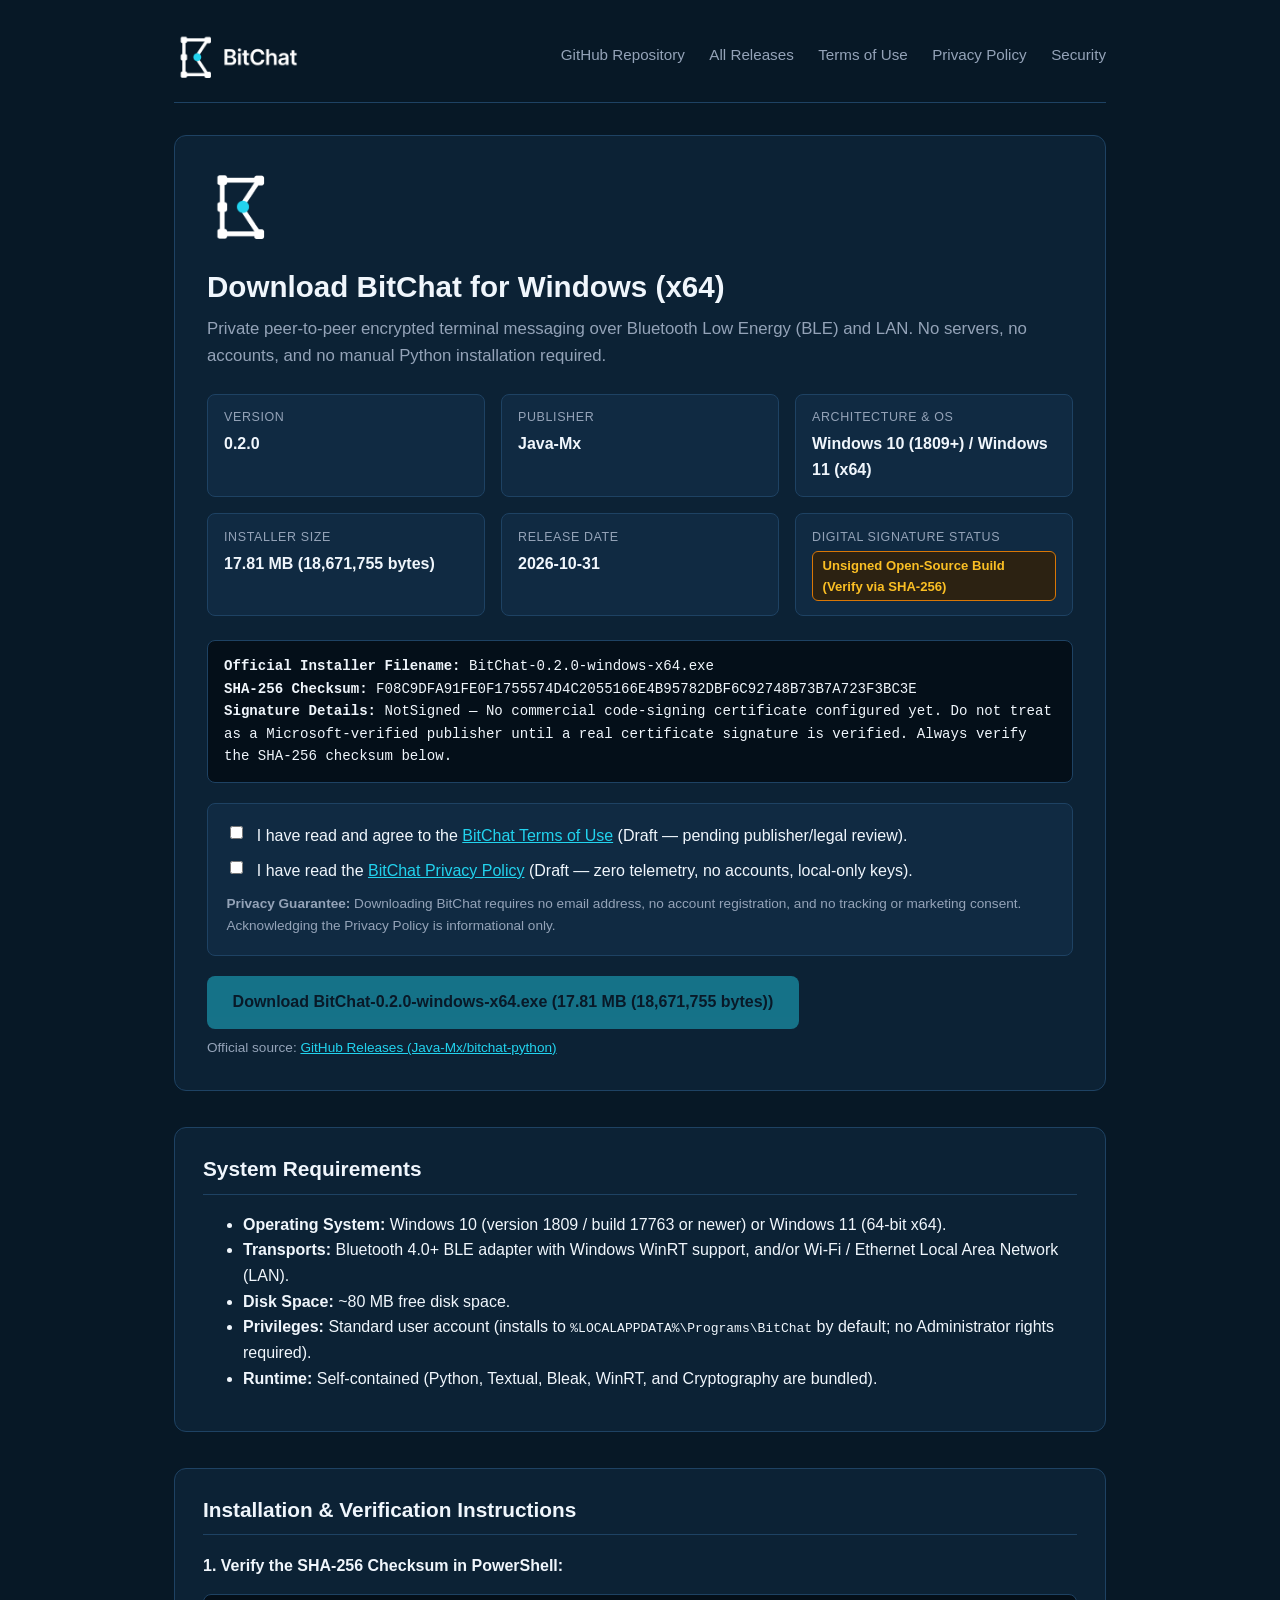
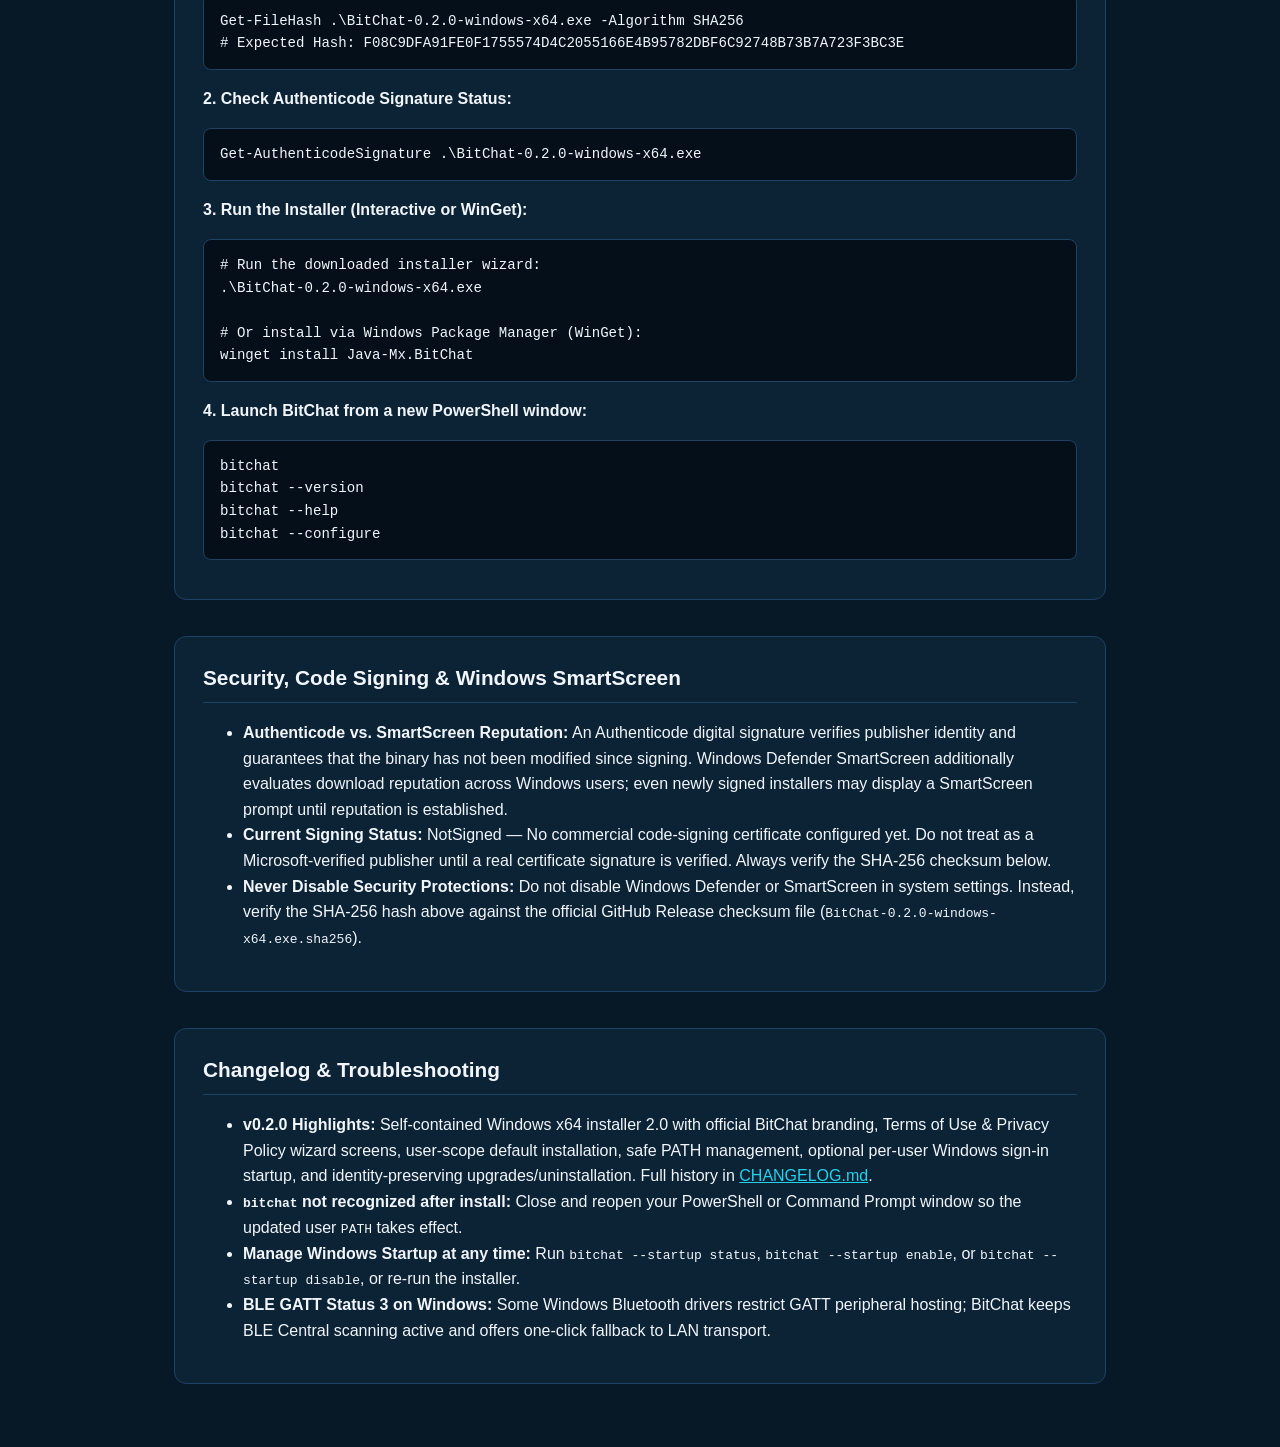
==== docs/download/index.html @ 802350f0 "feat(hardening): complete M1-M2 reliability, BLE routing, LAN deduplication, and Windows 2.0 distrib" ====
<!DOCTYPE html>
<html lang="en">
<head>
  <meta charset="utf-8" />
  <meta name="viewport" content="width=device-width, initial-scale=1.0" />
  <title>Download BitChat 0.2.0 for Windows (x64) — Java-Mx</title>
  <link rel="icon" type="image/svg+xml" href="assets/Bitchat-Icon-Framed.svg" />
  <link rel="alternate icon" type="image/x-icon" href="assets/bitchat.ico" />
  <style>
    :root {
      --bg-primary: #071826;
      --bg-panel: #0c2235;
      --bg-card: #102a42;
      --border: #1e4263;
      --accent: #22d3ee;
      --accent-hover: #67e8f9;
      --text-main: #f0f6fc;
      --text-muted: #94a3b8;
      --warn-bg: #2c2212;
      --warn-border: #d97706;
      --ok-bg: #0f2922;
      --ok-border: #10b981;
    }
    * { box-sizing: border-box; }
    body {
      margin: 0;
      font-family: -apple-system, BlinkMacSystemFont, "Segoe UI", Roboto, sans-serif;
      background-color: var(--bg-primary);
      color: var(--text-main);
      line-height: 1.6;
    }
    .container {
      max-width: 980px;
      margin: 0 auto;
      padding: 2rem 1.5rem 4rem;
    }
    header {
      display: flex;
      align-items: center;
      justify-content: space-between;
      flex-wrap: wrap;
      gap: 1rem;
      padding-bottom: 1.5rem;
      border-bottom: 1px solid var(--border);
    }
    .brand-wordmark {
      height: 46px;
      width: auto;
      display: block;
    }
    .nav-links a {
      color: var(--text-muted);
      text-decoration: none;
      margin-left: 1.25rem;
      font-size: 0.95rem;
    }
    .nav-links a:hover {
      color: var(--accent);
    }
    .hero {
      margin-top: 2rem;
      background: var(--bg-panel);
      border: 1px solid var(--border);
      border-radius: 12px;
      padding: 2rem;
    }
    .hero-top {
      display: flex;
      align-items: center;
      gap: 1.5rem;
      flex-wrap: wrap;
    }
    .hero-symbol {
      width: 64px;
      height: auto;
    }
    h1 {
      margin: 0 0 0.35rem 0;
      font-size: 1.85rem;
    }
    .subtitle {
      margin: 0;
      color: var(--text-muted);
      font-size: 1.05rem;
    }
    .meta-grid {
      display: grid;
      grid-template-columns: repeat(auto-fit, minmax(210px, 1fr));
      gap: 1rem;
      margin: 1.5rem 0;
    }
    .meta-item {
      background: var(--bg-card);
      border: 1px solid var(--border);
      border-radius: 8px;
      padding: 0.85rem 1rem;
    }
    .meta-label {
      font-size: 0.78rem;
      text-transform: uppercase;
      letter-spacing: 0.05em;
      color: var(--text-muted);
    }
    .meta-value {
      font-weight: 600;
      margin-top: 0.2rem;
      word-break: break-word;
    }
    .checksum-box {
      background: #040f19;
      border: 1px solid var(--border);
      border-radius: 8px;
      padding: 0.9rem 1rem;
      font-family: Consolas, "Courier New", monospace;
      font-size: 0.88rem;
      overflow-x: auto;
      margin-bottom: 1.25rem;
    }
    .legal-consent {
      background: var(--bg-card);
      border: 1px solid var(--border);
      border-radius: 8px;
      padding: 1.15rem;
      margin-bottom: 1.25rem;
    }
    .legal-consent label {
      display: flex;
      align-items: flex-start;
      gap: 0.65rem;
      margin-bottom: 0.6rem;
      cursor: pointer;
    }
    .legal-note {
      font-size: 0.85rem;
      color: var(--text-muted);
      margin: 0.5rem 0 0 0;
    }
    .btn-primary {
      display: inline-block;
      background: var(--accent);
      color: #041019;
      font-weight: 700;
      text-decoration: none;
      padding: 0.85rem 1.6rem;
      border-radius: 8px;
      border: none;
      font-size: 1rem;
      cursor: pointer;
    }
    .btn-primary:hover {
      background: var(--accent-hover);
    }
    .btn-primary.disabled {
      opacity: 0.45;
      pointer-events: none;
    }
    .badge {
      display: inline-block;
      padding: 0.2rem 0.6rem;
      border-radius: 6px;
      font-size: 0.82rem;
      font-weight: 600;
    }
    .badge-unsigned {
      background: var(--warn-bg);
      border: 1px solid var(--warn-border);
      color: #fbbf24;
    }
    .badge-verified {
      background: var(--ok-bg);
      border: 1px solid var(--ok-border);
      color: #34d399;
    }
    section {
      margin-top: 2.25rem;
      background: var(--bg-panel);
      border: 1px solid var(--border);
      border-radius: 12px;
      padding: 1.5rem 1.75rem;
    }
    h2 {
      margin-top: 0;
      font-size: 1.3rem;
      border-bottom: 1px solid var(--border);
      padding-bottom: 0.5rem;
    }
    pre {
      background: #040f19;
      border: 1px solid var(--border);
      border-radius: 8px;
      padding: 0.9rem 1rem;
      overflow-x: auto;
      font-family: Consolas, "Courier New", monospace;
      font-size: 0.88rem;
    }
    a { color: var(--accent); }
  </style>
</head>
<body>
  <div class="container">
    <header>
      <img src="assets/bitchat-wordmark-dark.png" alt="BitChat" class="brand-wordmark" />
      <nav class="nav-links">
        <a href="https://github.com/Java-Mx/bitchat-python">GitHub Repository</a>
        <a href="https://github.com/Java-Mx/bitchat-python/releases">All Releases</a>
        <a href="https://github.com/Java-Mx/bitchat-python/blob/main/TERMS_OF_USE.md">Terms of Use</a>
        <a href="https://github.com/Java-Mx/bitchat-python/blob/main/PRIVACY_POLICY.md">Privacy Policy</a>
        <a href="https://github.com/Java-Mx/bitchat-python/blob/main/SECURITY.md">Security</a>
      </nav>
    </header>

    <div class="hero">
      <div class="hero-top">
        <img src="assets/bitchat-symbol-dark.png" alt="BitChat Symbol" class="hero-symbol" />
        <div>
          <h1>Download BitChat for Windows (x64)</h1>
          <p class="subtitle">
            Private peer-to-peer encrypted terminal messaging over Bluetooth Low Energy (BLE) and LAN.
            No servers, no accounts, and no manual Python installation required.
          </p>
        </div>
      </div>

      <div class="meta-grid">
        <div class="meta-item">
          <div class="meta-label">Version</div>
          <div class="meta-value">0.2.0</div>
        </div>
        <div class="meta-item">
          <div class="meta-label">Publisher</div>
          <div class="meta-value">Java-Mx</div>
        </div>
        <div class="meta-item">
          <div class="meta-label">Architecture &amp; OS</div>
          <div class="meta-value">Windows 10 (1809+) / Windows 11 (x64)</div>
        </div>
        <div class="meta-item">
          <div class="meta-label">Installer Size</div>
          <div class="meta-value">17.81 MB (18,671,755 bytes)</div>
        </div>
        <div class="meta-item">
          <div class="meta-label">Release Date</div>
          <div class="meta-value">2026-10-31</div>
        </div>
        <div class="meta-item">
          <div class="meta-label">Digital Signature Status</div>
          <div class="meta-value"><span class="badge badge-unsigned">Unsigned Open-Source Build (Verify via SHA-256)</span></div>
        </div>
      </div>

      <div class="checksum-box">
        <strong>Official Installer Filename:</strong> BitChat-0.2.0-windows-x64.exe<br />
        <strong>SHA-256 Checksum:</strong> F08C9DFA91FE0F1755574D4C2055166E4B95782DBF6C92748B73B7A723F3BC3E<br />
        <strong>Signature Details:</strong> NotSigned — No commercial code-signing certificate configured yet. Do not treat as a Microsoft-verified publisher until a real certificate signature is verified. Always verify the SHA-256 checksum below.
      </div>

      <div class="legal-consent">
        <label>
          <input type="checkbox" id="accept-terms" />
          <span>
            I have read and agree to the
            <a href="https://github.com/Java-Mx/bitchat-python/blob/main/TERMS_OF_USE.md" target="_blank" rel="noopener noreferrer">BitChat Terms of Use</a>
            (Draft — pending publisher/legal review).
          </span>
        </label>
        <label>
          <input type="checkbox" id="ack-privacy" />
          <span>
            I have read the
            <a href="https://github.com/Java-Mx/bitchat-python/blob/main/PRIVACY_POLICY.md" target="_blank" rel="noopener noreferrer">BitChat Privacy Policy</a>
            (Draft — zero telemetry, no accounts, local-only keys).
          </span>
        </label>
        <p class="legal-note">
          <strong>Privacy Guarantee:</strong> Downloading BitChat requires no email address, no account registration,
          and no tracking or marketing consent. Acknowledging the Privacy Policy is informational only.
        </p>
      </div>

      <div>
        <a id="download-btn" class="btn-primary" href="https://github.com/Java-Mx/bitchat-python/releases/download/v0.2.0/BitChat-0.2.0-windows-x64.exe">
          Download BitChat-0.2.0-windows-x64.exe (17.81 MB (18,671,755 bytes))
        </a>
        <p class="legal-note">
          Official source: <a href="https://github.com/Java-Mx/bitchat-python/releases">GitHub Releases (Java-Mx/bitchat-python)</a>
        </p>
      </div>
    </div>

    <section>
      <h2>System Requirements</h2>
      <ul>
        <li><strong>Operating System:</strong> Windows 10 (version 1809 / build 17763 or newer) or Windows 11 (64-bit x64).</li>
        <li><strong>Transports:</strong> Bluetooth 4.0+ BLE adapter with Windows WinRT support, and/or Wi-Fi / Ethernet Local Area Network (LAN).</li>
        <li><strong>Disk Space:</strong> ~80 MB free disk space.</li>
        <li><strong>Privileges:</strong> Standard user account (installs to <code>%LOCALAPPDATA%\Programs\BitChat</code> by default; no Administrator rights required).</li>
        <li><strong>Runtime:</strong> Self-contained (Python, Textual, Bleak, WinRT, and Cryptography are bundled).</li>
      </ul>
    </section>

    <section>
      <h2>Installation &amp; Verification Instructions</h2>
      <p><strong>1. Verify the SHA-256 Checksum in PowerShell:</strong></p>
      <pre>Get-FileHash .\BitChat-0.2.0-windows-x64.exe -Algorithm SHA256
# Expected Hash: F08C9DFA91FE0F1755574D4C2055166E4B95782DBF6C92748B73B7A723F3BC3E</pre>
      <p><strong>2. Check Authenticode Signature Status:</strong></p>
      <pre>Get-AuthenticodeSignature .\BitChat-0.2.0-windows-x64.exe</pre>
      <p><strong>3. Run the Installer (Interactive or WinGet):</strong></p>
      <pre># Run the downloaded installer wizard:
.\BitChat-0.2.0-windows-x64.exe

# Or install via Windows Package Manager (WinGet):
winget install Java-Mx.BitChat</pre>
      <p><strong>4. Launch BitChat from a new PowerShell window:</strong></p>
      <pre>bitchat
bitchat --version
bitchat --help
bitchat --configure</pre>
    </section>

    <section>
      <h2>Security, Code Signing &amp; Windows SmartScreen</h2>
      <ul>
        <li><strong>Authenticode vs. SmartScreen Reputation:</strong> An Authenticode digital signature verifies publisher identity and guarantees that the binary has not been modified since signing. Windows Defender SmartScreen additionally evaluates download reputation across Windows users; even newly signed installers may display a SmartScreen prompt until reputation is established.</li>
        <li><strong>Current Signing Status:</strong> NotSigned — No commercial code-signing certificate configured yet. Do not treat as a Microsoft-verified publisher until a real certificate signature is verified. Always verify the SHA-256 checksum below.</li>
        <li><strong>Never Disable Security Protections:</strong> Do not disable Windows Defender or SmartScreen in system settings. Instead, verify the SHA-256 hash above against the official GitHub Release checksum file (<code>BitChat-0.2.0-windows-x64.exe.sha256</code>).</li>
      </ul>
    </section>

    <section>
      <h2>Changelog &amp; Troubleshooting</h2>
      <ul>
        <li><strong>v0.2.0 Highlights:</strong> Self-contained Windows x64 installer 2.0 with official BitChat branding, Terms of Use &amp; Privacy Policy wizard screens, user-scope default installation, safe PATH management, optional per-user Windows sign-in startup, and identity-preserving upgrades/uninstallation. Full history in <a href="https://github.com/Java-Mx/bitchat-python/blob/main/CHANGELOG.md">CHANGELOG.md</a>.</li>
        <li><strong><code>bitchat</code> not recognized after install:</strong> Close and reopen your PowerShell or Command Prompt window so the updated user <code>PATH</code> takes effect.</li>
        <li><strong>Manage Windows Startup at any time:</strong> Run <code>bitchat --startup status</code>, <code>bitchat --startup enable</code>, or <code>bitchat --startup disable</code>, or re-run the installer.</li>
        <li><strong>BLE GATT Status 3 on Windows:</strong> Some Windows Bluetooth drivers restrict GATT peripheral hosting; BitChat keeps BLE Central scanning active and offers one-click fallback to LAN transport.</li>
      </ul>
    </section>
  </div>

  <script>
    (function () {
      var terms = document.getElementById('accept-terms');
      var privacy = document.getElementById('ack-privacy');
      var btn = document.getElementById('download-btn');
      if (!terms || !privacy || !btn) return;
      function syncState() {
        if (terms.checked && privacy.checked) {
          btn.classList.remove('disabled');
          btn.removeAttribute('aria-disabled');
        } else {
          btn.classList.add('disabled');
          btn.setAttribute('aria-disabled', 'true');
        }
      }
      terms.addEventListener('change', syncState);
      privacy.addEventListener('change', syncState);
      syncState();
    })();
  </script>
</body>
</html>
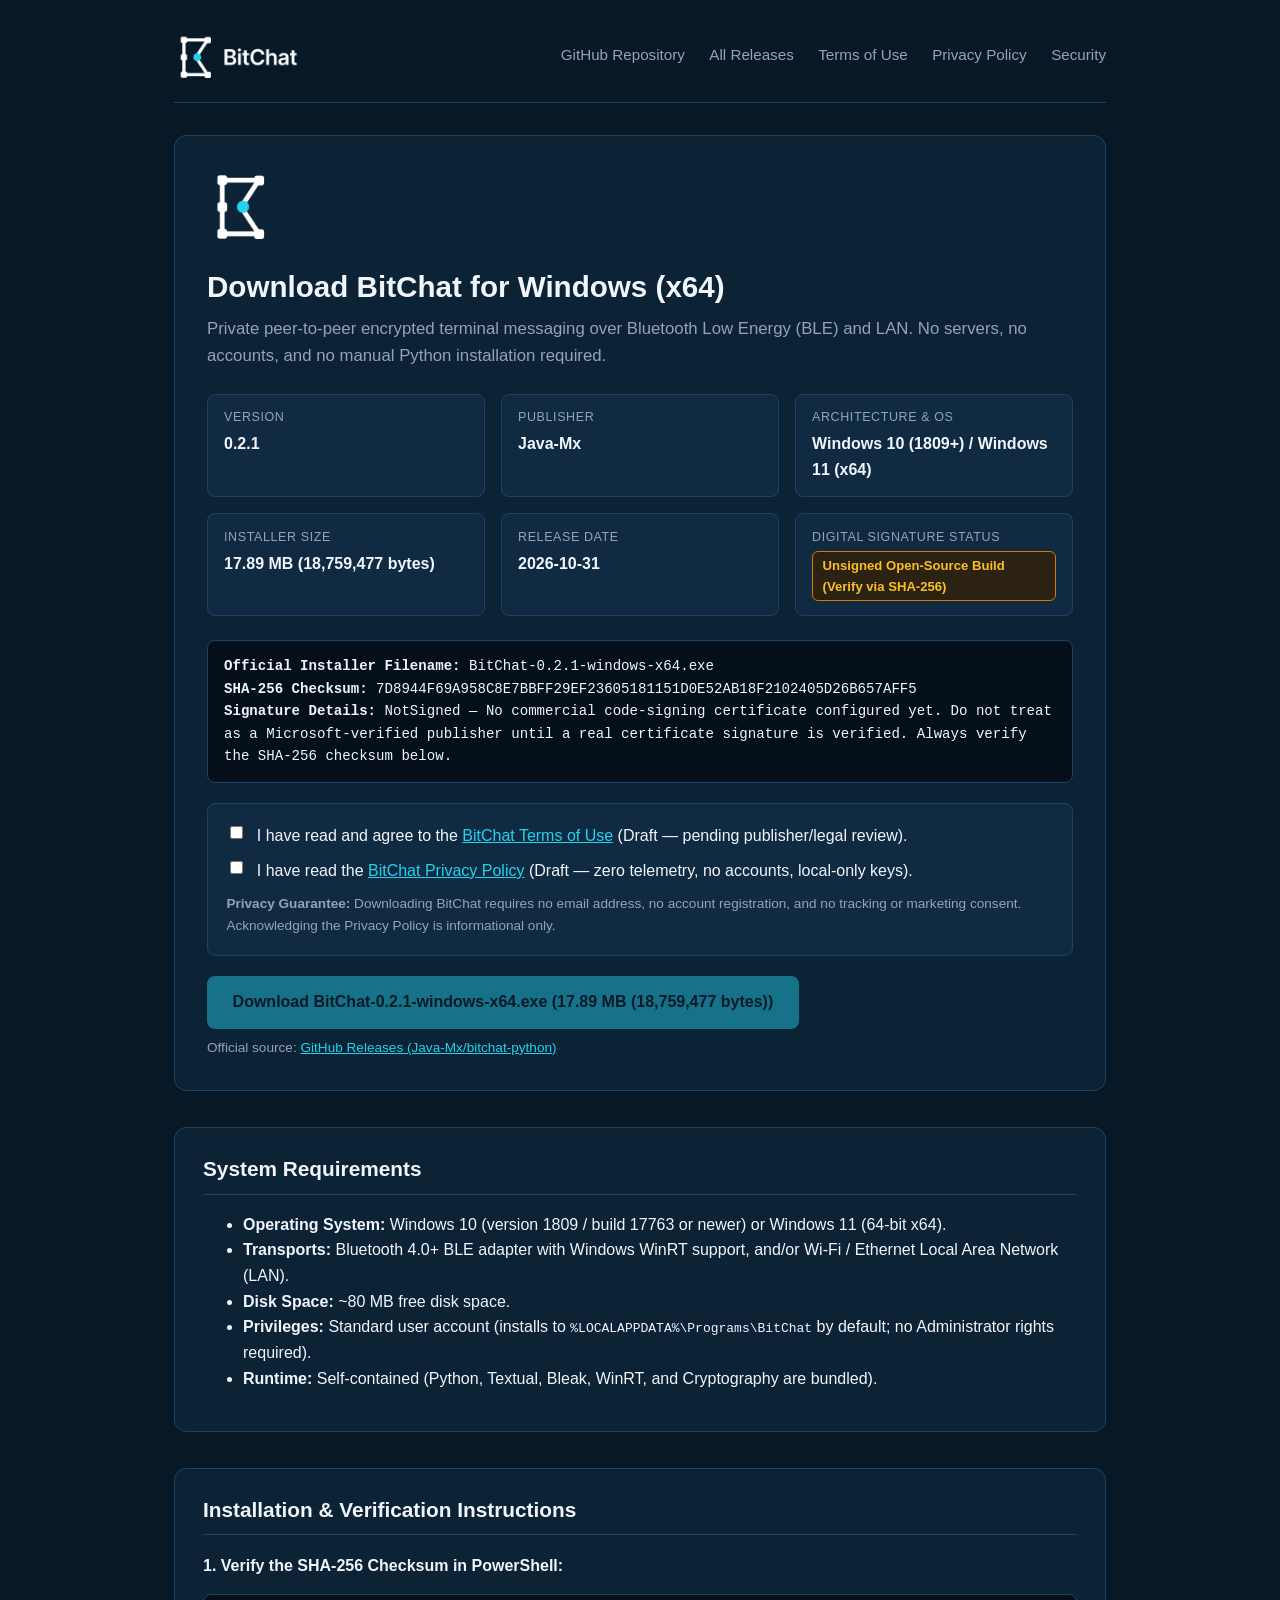
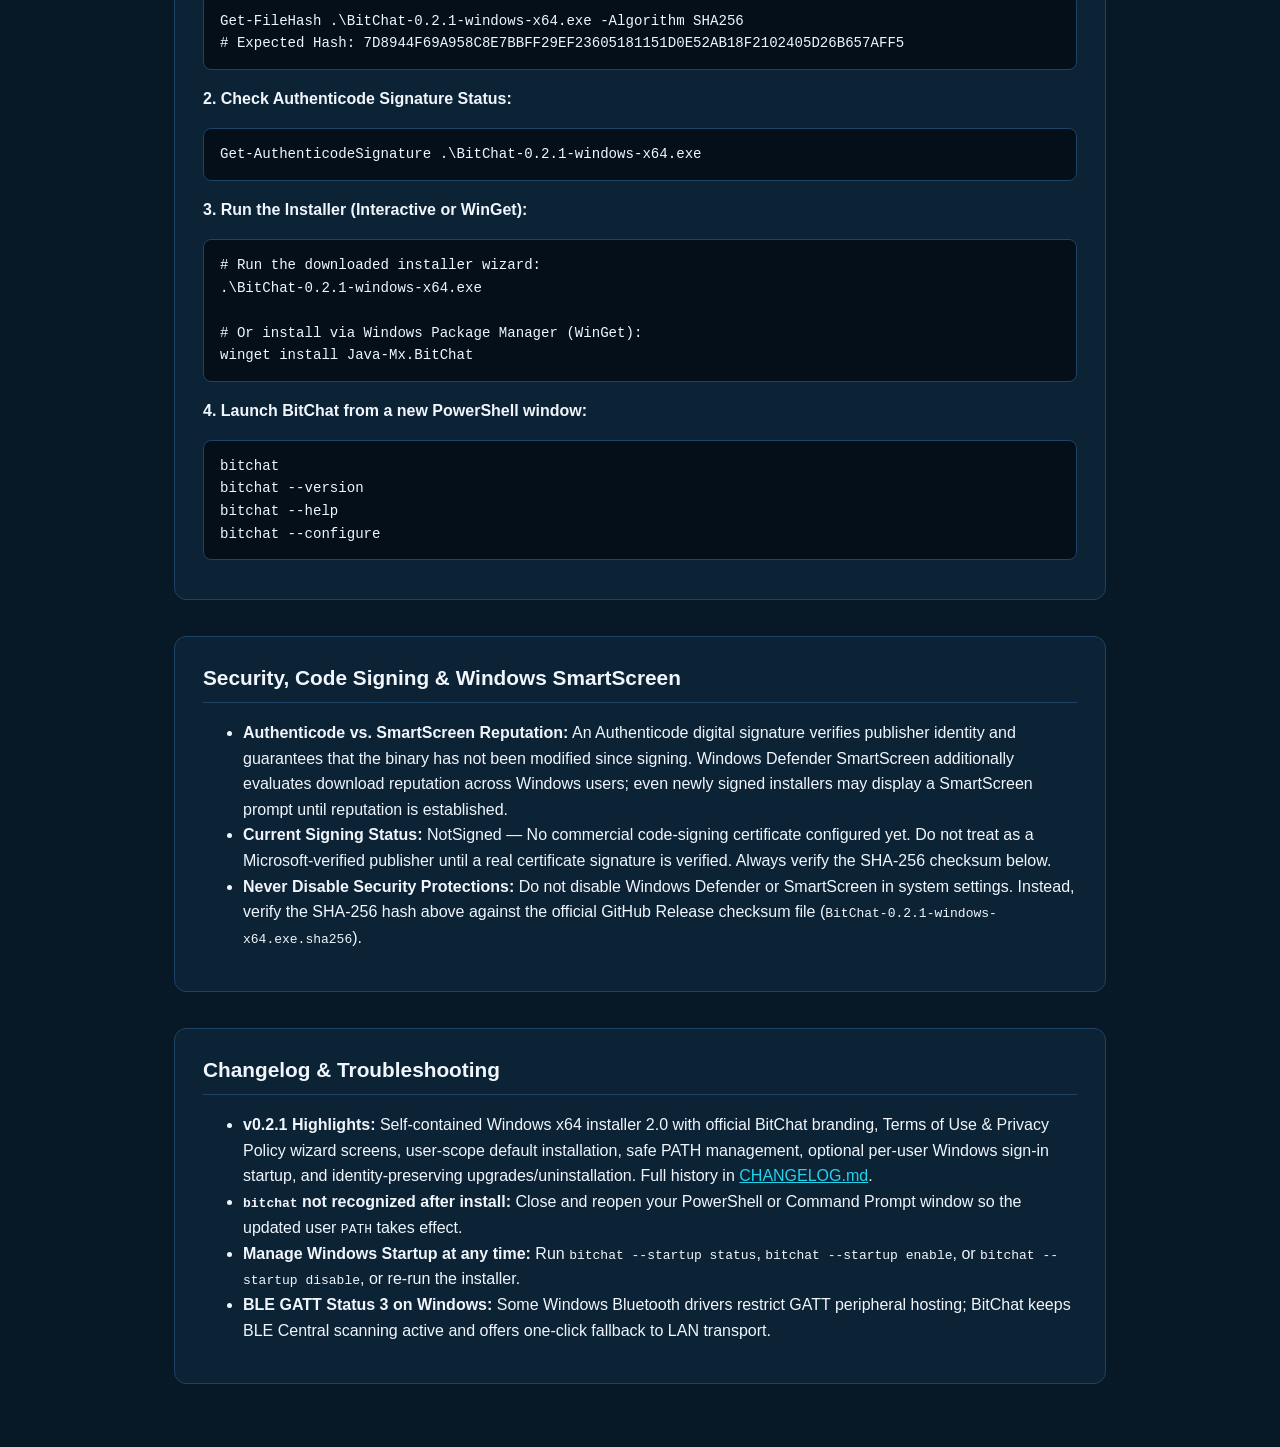
==== commit 1fa69ce2: "chore(release): bump version to 0.2.1 Version sources, changelog, Flatpak metainfo, Snap, Windows in" ====
--- a/docs/download/index.html
+++ b/docs/download/index.html
@@ -3,7 +3,7 @@
 <head>
   <meta charset="utf-8" />
   <meta name="viewport" content="width=device-width, initial-scale=1.0" />
-  <title>Download BitChat 0.2.0 for Windows (x64) — Java-Mx</title>
+  <title>Download BitChat 0.2.1 for Windows (x64) — Java-Mx</title>
   <link rel="icon" type="image/svg+xml" href="assets/Bitchat-Icon-Framed.svg" />
   <link rel="alternate icon" type="image/x-icon" href="assets/bitchat.ico" />
   <style>
@@ -224,7 +224,7 @@
       <div class="meta-grid">
         <div class="meta-item">
           <div class="meta-label">Version</div>
-          <div class="meta-value">0.2.0</div>
+          <div class="meta-value">0.2.1</div>
         </div>
         <div class="meta-item">
           <div class="meta-label">Publisher</div>
@@ -236,7 +236,7 @@
         </div>
         <div class="meta-item">
           <div class="meta-label">Installer Size</div>
-          <div class="meta-value">17.81 MB (18,671,755 bytes)</div>
+          <div class="meta-value">17.89 MB (18,759,477 bytes)</div>
         </div>
         <div class="meta-item">
           <div class="meta-label">Release Date</div>
@@ -249,8 +249,8 @@
       </div>
 
       <div class="checksum-box">
-        <strong>Official Installer Filename:</strong> BitChat-0.2.0-windows-x64.exe<br />
-        <strong>SHA-256 Checksum:</strong> F08C9DFA91FE0F1755574D4C2055166E4B95782DBF6C92748B73B7A723F3BC3E<br />
+        <strong>Official Installer Filename:</strong> BitChat-0.2.1-windows-x64.exe<br />
+        <strong>SHA-256 Checksum:</strong> 7D8944F69A958C8E7BBFF29EF23605181151D0E52AB18F2102405D26B657AFF5<br />
         <strong>Signature Details:</strong> NotSigned — No commercial code-signing certificate configured yet. Do not treat as a Microsoft-verified publisher until a real certificate signature is verified. Always verify the SHA-256 checksum below.
       </div>
 
@@ -278,8 +278,8 @@
       </div>
 
       <div>
-        <a id="download-btn" class="btn-primary" href="https://github.com/Java-Mx/bitchat-python/releases/download/v0.2.0/BitChat-0.2.0-windows-x64.exe">
-          Download BitChat-0.2.0-windows-x64.exe (17.81 MB (18,671,755 bytes))
+        <a id="download-btn" class="btn-primary" href="https://github.com/Java-Mx/bitchat-python/releases/download/v0.2.1/BitChat-0.2.1-windows-x64.exe">
+          Download BitChat-0.2.1-windows-x64.exe (17.89 MB (18,759,477 bytes))
         </a>
         <p class="legal-note">
           Official source: <a href="https://github.com/Java-Mx/bitchat-python/releases">GitHub Releases (Java-Mx/bitchat-python)</a>
@@ -301,13 +301,13 @@
     <section>
       <h2>Installation &amp; Verification Instructions</h2>
       <p><strong>1. Verify the SHA-256 Checksum in PowerShell:</strong></p>
-      <pre>Get-FileHash .\BitChat-0.2.0-windows-x64.exe -Algorithm SHA256
-# Expected Hash: F08C9DFA91FE0F1755574D4C2055166E4B95782DBF6C92748B73B7A723F3BC3E</pre>
+      <pre>Get-FileHash .\BitChat-0.2.1-windows-x64.exe -Algorithm SHA256
+# Expected Hash: 7D8944F69A958C8E7BBFF29EF23605181151D0E52AB18F2102405D26B657AFF5</pre>
       <p><strong>2. Check Authenticode Signature Status:</strong></p>
-      <pre>Get-AuthenticodeSignature .\BitChat-0.2.0-windows-x64.exe</pre>
+      <pre>Get-AuthenticodeSignature .\BitChat-0.2.1-windows-x64.exe</pre>
       <p><strong>3. Run the Installer (Interactive or WinGet):</strong></p>
       <pre># Run the downloaded installer wizard:
-.\BitChat-0.2.0-windows-x64.exe
+.\BitChat-0.2.1-windows-x64.exe
 
 # Or install via Windows Package Manager (WinGet):
 winget install Java-Mx.BitChat</pre>
@@ -323,14 +323,14 @@
       <ul>
         <li><strong>Authenticode vs. SmartScreen Reputation:</strong> An Authenticode digital signature verifies publisher identity and guarantees that the binary has not been modified since signing. Windows Defender SmartScreen additionally evaluates download reputation across Windows users; even newly signed installers may display a SmartScreen prompt until reputation is established.</li>
         <li><strong>Current Signing Status:</strong> NotSigned — No commercial code-signing certificate configured yet. Do not treat as a Microsoft-verified publisher until a real certificate signature is verified. Always verify the SHA-256 checksum below.</li>
-        <li><strong>Never Disable Security Protections:</strong> Do not disable Windows Defender or SmartScreen in system settings. Instead, verify the SHA-256 hash above against the official GitHub Release checksum file (<code>BitChat-0.2.0-windows-x64.exe.sha256</code>).</li>
+        <li><strong>Never Disable Security Protections:</strong> Do not disable Windows Defender or SmartScreen in system settings. Instead, verify the SHA-256 hash above against the official GitHub Release checksum file (<code>BitChat-0.2.1-windows-x64.exe.sha256</code>).</li>
       </ul>
     </section>
 
     <section>
       <h2>Changelog &amp; Troubleshooting</h2>
       <ul>
-        <li><strong>v0.2.0 Highlights:</strong> Self-contained Windows x64 installer 2.0 with official BitChat branding, Terms of Use &amp; Privacy Policy wizard screens, user-scope default installation, safe PATH management, optional per-user Windows sign-in startup, and identity-preserving upgrades/uninstallation. Full history in <a href="https://github.com/Java-Mx/bitchat-python/blob/main/CHANGELOG.md">CHANGELOG.md</a>.</li>
+        <li><strong>v0.2.1 Highlights:</strong> Self-contained Windows x64 installer 2.0 with official BitChat branding, Terms of Use &amp; Privacy Policy wizard screens, user-scope default installation, safe PATH management, optional per-user Windows sign-in startup, and identity-preserving upgrades/uninstallation. Full history in <a href="https://github.com/Java-Mx/bitchat-python/blob/main/CHANGELOG.md">CHANGELOG.md</a>.</li>
         <li><strong><code>bitchat</code> not recognized after install:</strong> Close and reopen your PowerShell or Command Prompt window so the updated user <code>PATH</code> takes effect.</li>
         <li><strong>Manage Windows Startup at any time:</strong> Run <code>bitchat --startup status</code>, <code>bitchat --startup enable</code>, or <code>bitchat --startup disable</code>, or re-run the installer.</li>
         <li><strong>BLE GATT Status 3 on Windows:</strong> Some Windows Bluetooth drivers restrict GATT peripheral hosting; BitChat keeps BLE Central scanning active and offers one-click fallback to LAN transport.</li>
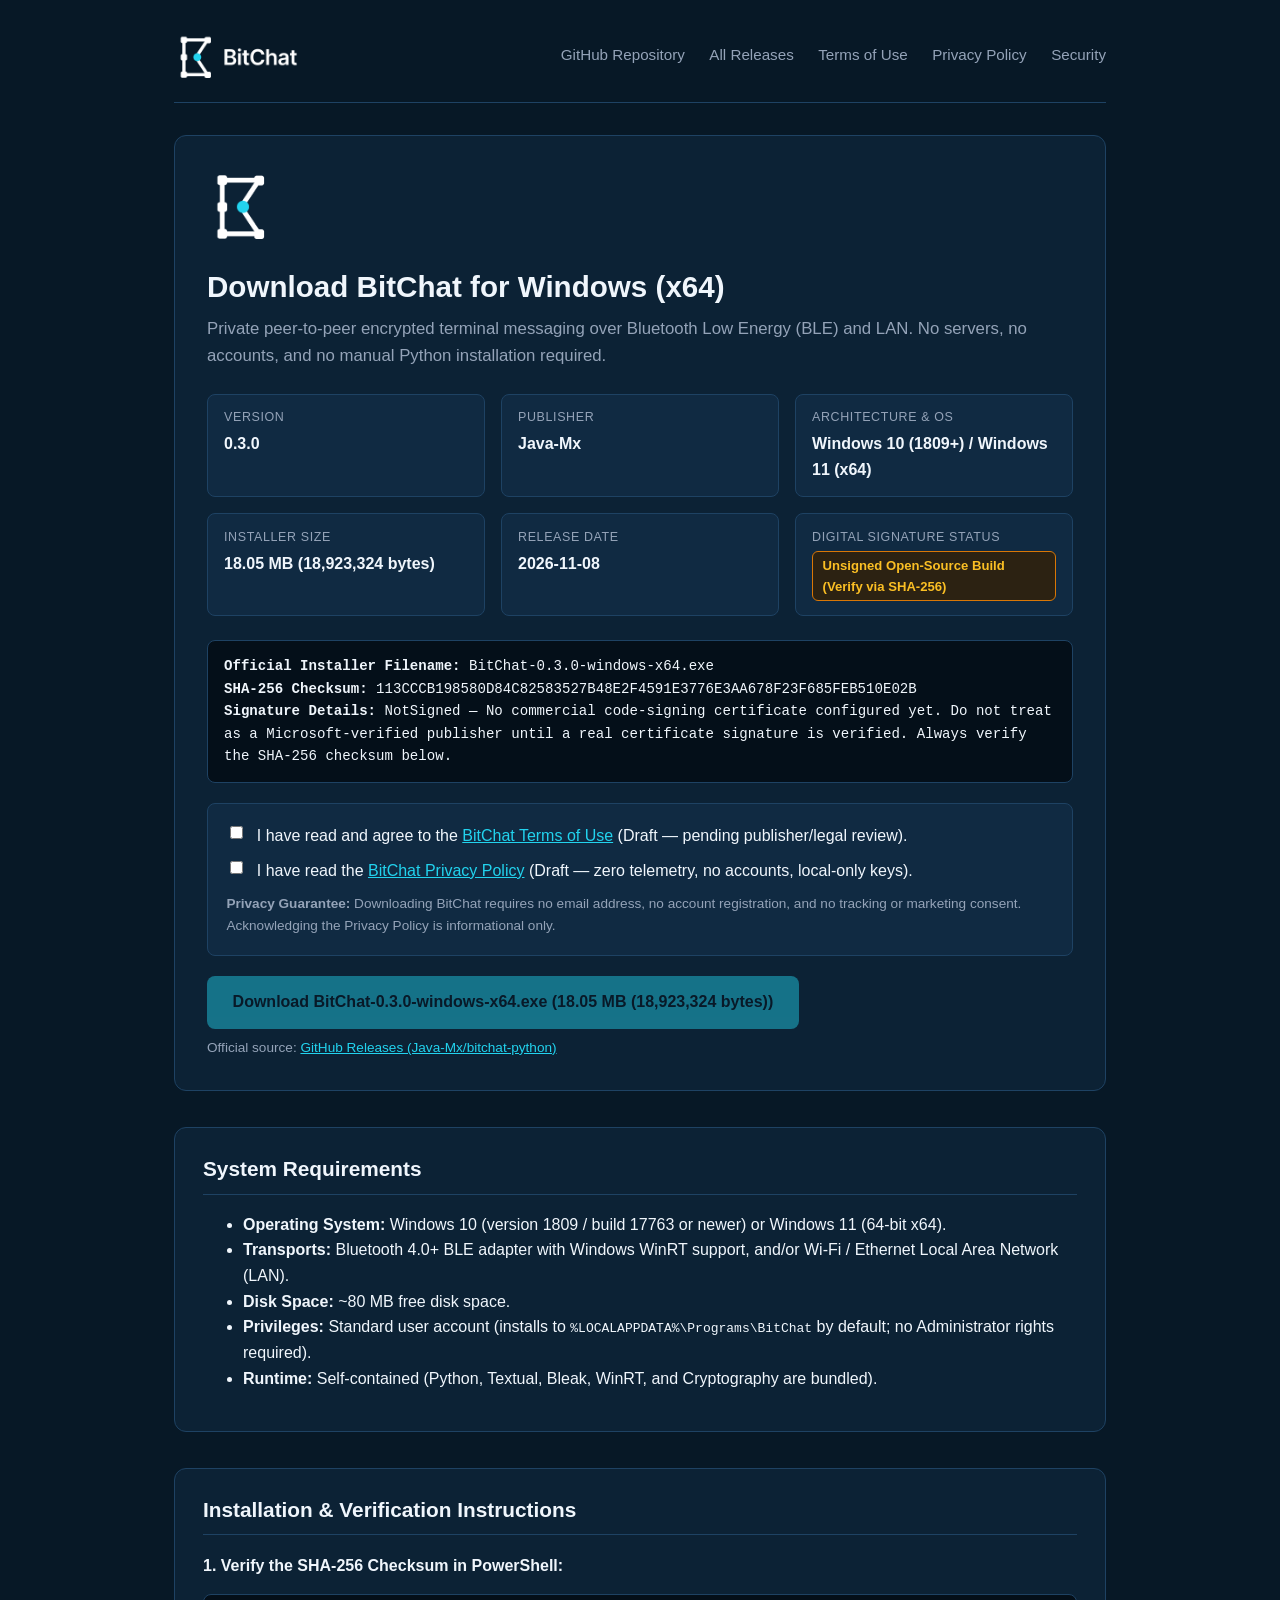
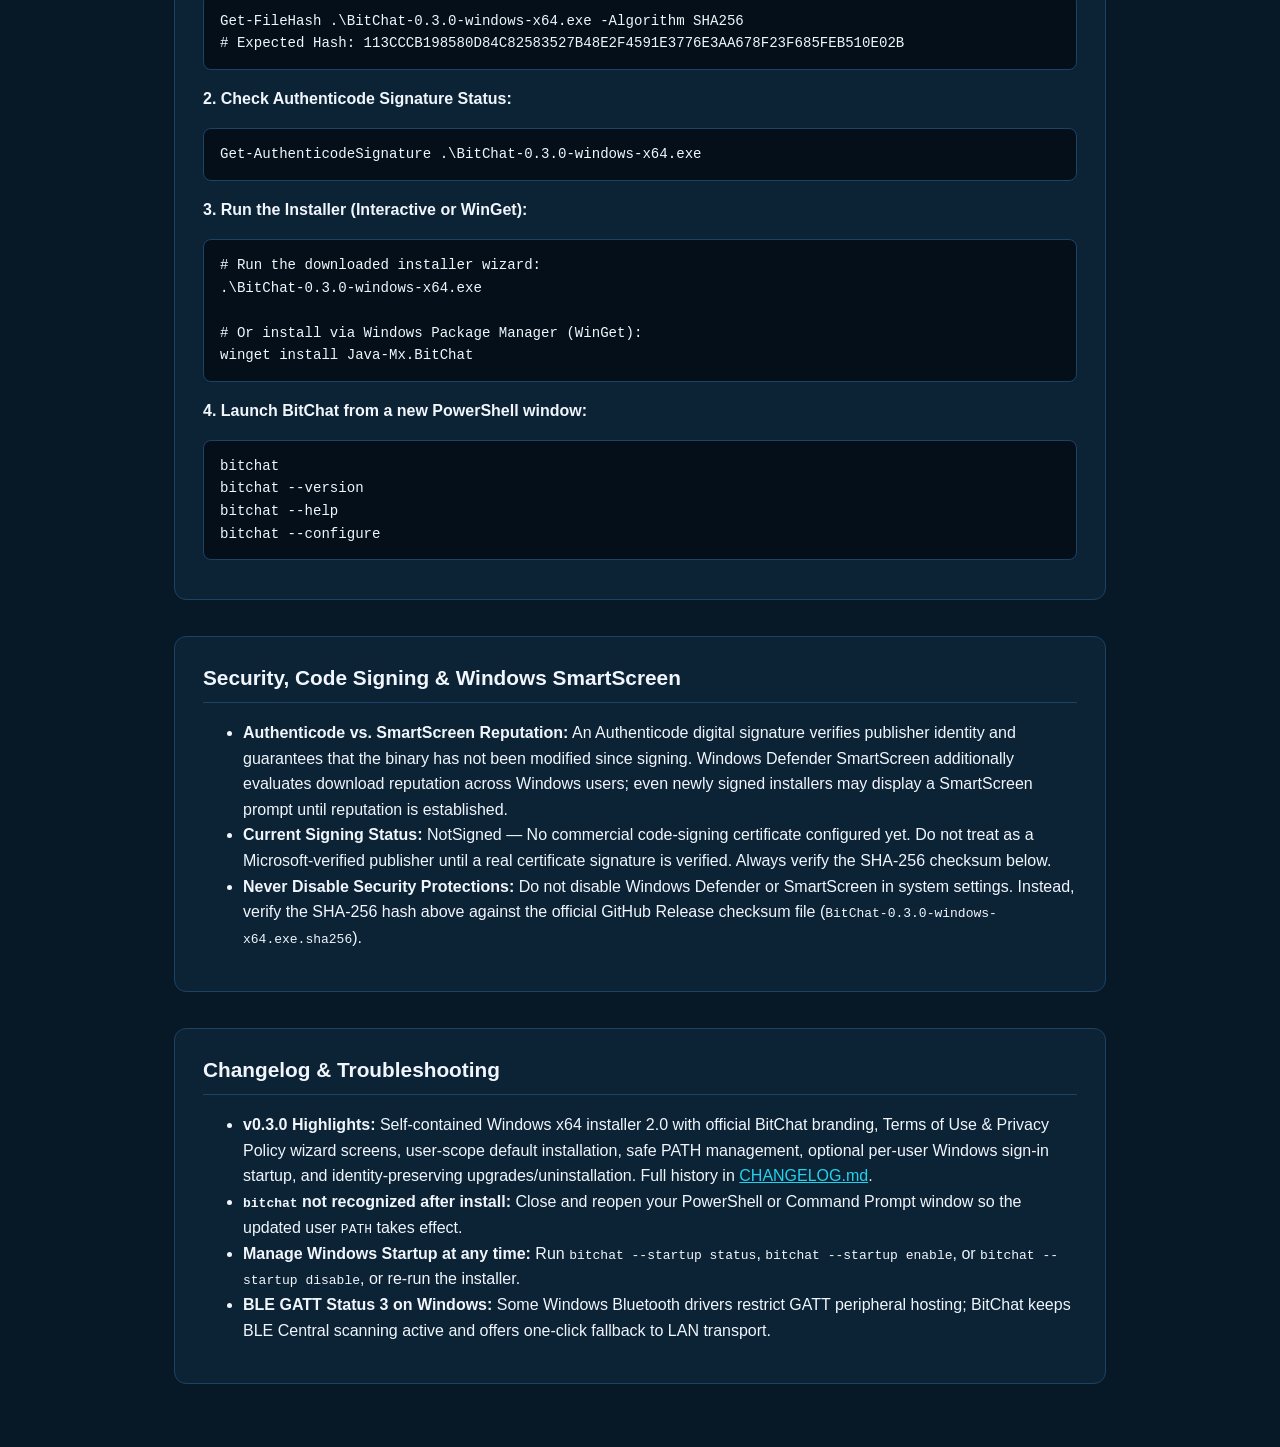
==== commit 34c16504: "release: prepare BitChat v0.3.0" ====
--- a/docs/download/index.html
+++ b/docs/download/index.html
@@ -3,7 +3,7 @@
 <head>
   <meta charset="utf-8" />
   <meta name="viewport" content="width=device-width, initial-scale=1.0" />
-  <title>Download BitChat 0.2.1 for Windows (x64) — Java-Mx</title>
+  <title>Download BitChat 0.3.0 for Windows (x64) — Java-Mx</title>
   <link rel="icon" type="image/svg+xml" href="assets/Bitchat-Icon-Framed.svg" />
   <link rel="alternate icon" type="image/x-icon" href="assets/bitchat.ico" />
   <style>
@@ -224,7 +224,7 @@
       <div class="meta-grid">
         <div class="meta-item">
           <div class="meta-label">Version</div>
-          <div class="meta-value">0.2.1</div>
+          <div class="meta-value">0.3.0</div>
         </div>
         <div class="meta-item">
           <div class="meta-label">Publisher</div>
@@ -236,11 +236,11 @@
         </div>
         <div class="meta-item">
           <div class="meta-label">Installer Size</div>
-          <div class="meta-value">17.89 MB (18,759,477 bytes)</div>
+          <div class="meta-value">18.05 MB (18,923,324 bytes)</div>
         </div>
         <div class="meta-item">
           <div class="meta-label">Release Date</div>
-          <div class="meta-value">2026-10-31</div>
+          <div class="meta-value">2026-11-08</div>
         </div>
         <div class="meta-item">
           <div class="meta-label">Digital Signature Status</div>
@@ -249,8 +249,8 @@
       </div>
 
       <div class="checksum-box">
-        <strong>Official Installer Filename:</strong> BitChat-0.2.1-windows-x64.exe<br />
-        <strong>SHA-256 Checksum:</strong> 7D8944F69A958C8E7BBFF29EF23605181151D0E52AB18F2102405D26B657AFF5<br />
+        <strong>Official Installer Filename:</strong> BitChat-0.3.0-windows-x64.exe<br />
+        <strong>SHA-256 Checksum:</strong> 113CCCB198580D84C82583527B48E2F4591E3776E3AA678F23F685FEB510E02B<br />
         <strong>Signature Details:</strong> NotSigned — No commercial code-signing certificate configured yet. Do not treat as a Microsoft-verified publisher until a real certificate signature is verified. Always verify the SHA-256 checksum below.
       </div>
 
@@ -278,8 +278,8 @@
       </div>
 
       <div>
-        <a id="download-btn" class="btn-primary" href="https://github.com/Java-Mx/bitchat-python/releases/download/v0.2.1/BitChat-0.2.1-windows-x64.exe">
-          Download BitChat-0.2.1-windows-x64.exe (17.89 MB (18,759,477 bytes))
+        <a id="download-btn" class="btn-primary" href="https://github.com/Java-Mx/bitchat-python/releases/download/v0.3.0/BitChat-0.3.0-windows-x64.exe">
+          Download BitChat-0.3.0-windows-x64.exe (18.05 MB (18,923,324 bytes))
         </a>
         <p class="legal-note">
           Official source: <a href="https://github.com/Java-Mx/bitchat-python/releases">GitHub Releases (Java-Mx/bitchat-python)</a>
@@ -301,13 +301,13 @@
     <section>
       <h2>Installation &amp; Verification Instructions</h2>
       <p><strong>1. Verify the SHA-256 Checksum in PowerShell:</strong></p>
-      <pre>Get-FileHash .\BitChat-0.2.1-windows-x64.exe -Algorithm SHA256
-# Expected Hash: 7D8944F69A958C8E7BBFF29EF23605181151D0E52AB18F2102405D26B657AFF5</pre>
+      <pre>Get-FileHash .\BitChat-0.3.0-windows-x64.exe -Algorithm SHA256
+# Expected Hash: 113CCCB198580D84C82583527B48E2F4591E3776E3AA678F23F685FEB510E02B</pre>
       <p><strong>2. Check Authenticode Signature Status:</strong></p>
-      <pre>Get-AuthenticodeSignature .\BitChat-0.2.1-windows-x64.exe</pre>
+      <pre>Get-AuthenticodeSignature .\BitChat-0.3.0-windows-x64.exe</pre>
       <p><strong>3. Run the Installer (Interactive or WinGet):</strong></p>
       <pre># Run the downloaded installer wizard:
-.\BitChat-0.2.1-windows-x64.exe
+.\BitChat-0.3.0-windows-x64.exe
 
 # Or install via Windows Package Manager (WinGet):
 winget install Java-Mx.BitChat</pre>
@@ -323,14 +323,14 @@
       <ul>
         <li><strong>Authenticode vs. SmartScreen Reputation:</strong> An Authenticode digital signature verifies publisher identity and guarantees that the binary has not been modified since signing. Windows Defender SmartScreen additionally evaluates download reputation across Windows users; even newly signed installers may display a SmartScreen prompt until reputation is established.</li>
         <li><strong>Current Signing Status:</strong> NotSigned — No commercial code-signing certificate configured yet. Do not treat as a Microsoft-verified publisher until a real certificate signature is verified. Always verify the SHA-256 checksum below.</li>
-        <li><strong>Never Disable Security Protections:</strong> Do not disable Windows Defender or SmartScreen in system settings. Instead, verify the SHA-256 hash above against the official GitHub Release checksum file (<code>BitChat-0.2.1-windows-x64.exe.sha256</code>).</li>
+        <li><strong>Never Disable Security Protections:</strong> Do not disable Windows Defender or SmartScreen in system settings. Instead, verify the SHA-256 hash above against the official GitHub Release checksum file (<code>BitChat-0.3.0-windows-x64.exe.sha256</code>).</li>
       </ul>
     </section>
 
     <section>
       <h2>Changelog &amp; Troubleshooting</h2>
       <ul>
-        <li><strong>v0.2.1 Highlights:</strong> Self-contained Windows x64 installer 2.0 with official BitChat branding, Terms of Use &amp; Privacy Policy wizard screens, user-scope default installation, safe PATH management, optional per-user Windows sign-in startup, and identity-preserving upgrades/uninstallation. Full history in <a href="https://github.com/Java-Mx/bitchat-python/blob/main/CHANGELOG.md">CHANGELOG.md</a>.</li>
+        <li><strong>v0.3.0 Highlights:</strong> Self-contained Windows x64 installer 2.0 with official BitChat branding, Terms of Use &amp; Privacy Policy wizard screens, user-scope default installation, safe PATH management, optional per-user Windows sign-in startup, and identity-preserving upgrades/uninstallation. Full history in <a href="https://github.com/Java-Mx/bitchat-python/blob/main/CHANGELOG.md">CHANGELOG.md</a>.</li>
         <li><strong><code>bitchat</code> not recognized after install:</strong> Close and reopen your PowerShell or Command Prompt window so the updated user <code>PATH</code> takes effect.</li>
         <li><strong>Manage Windows Startup at any time:</strong> Run <code>bitchat --startup status</code>, <code>bitchat --startup enable</code>, or <code>bitchat --startup disable</code>, or re-run the installer.</li>
         <li><strong>BLE GATT Status 3 on Windows:</strong> Some Windows Bluetooth drivers restrict GATT peripheral hosting; BitChat keeps BLE Central scanning active and offers one-click fallback to LAN transport.</li>
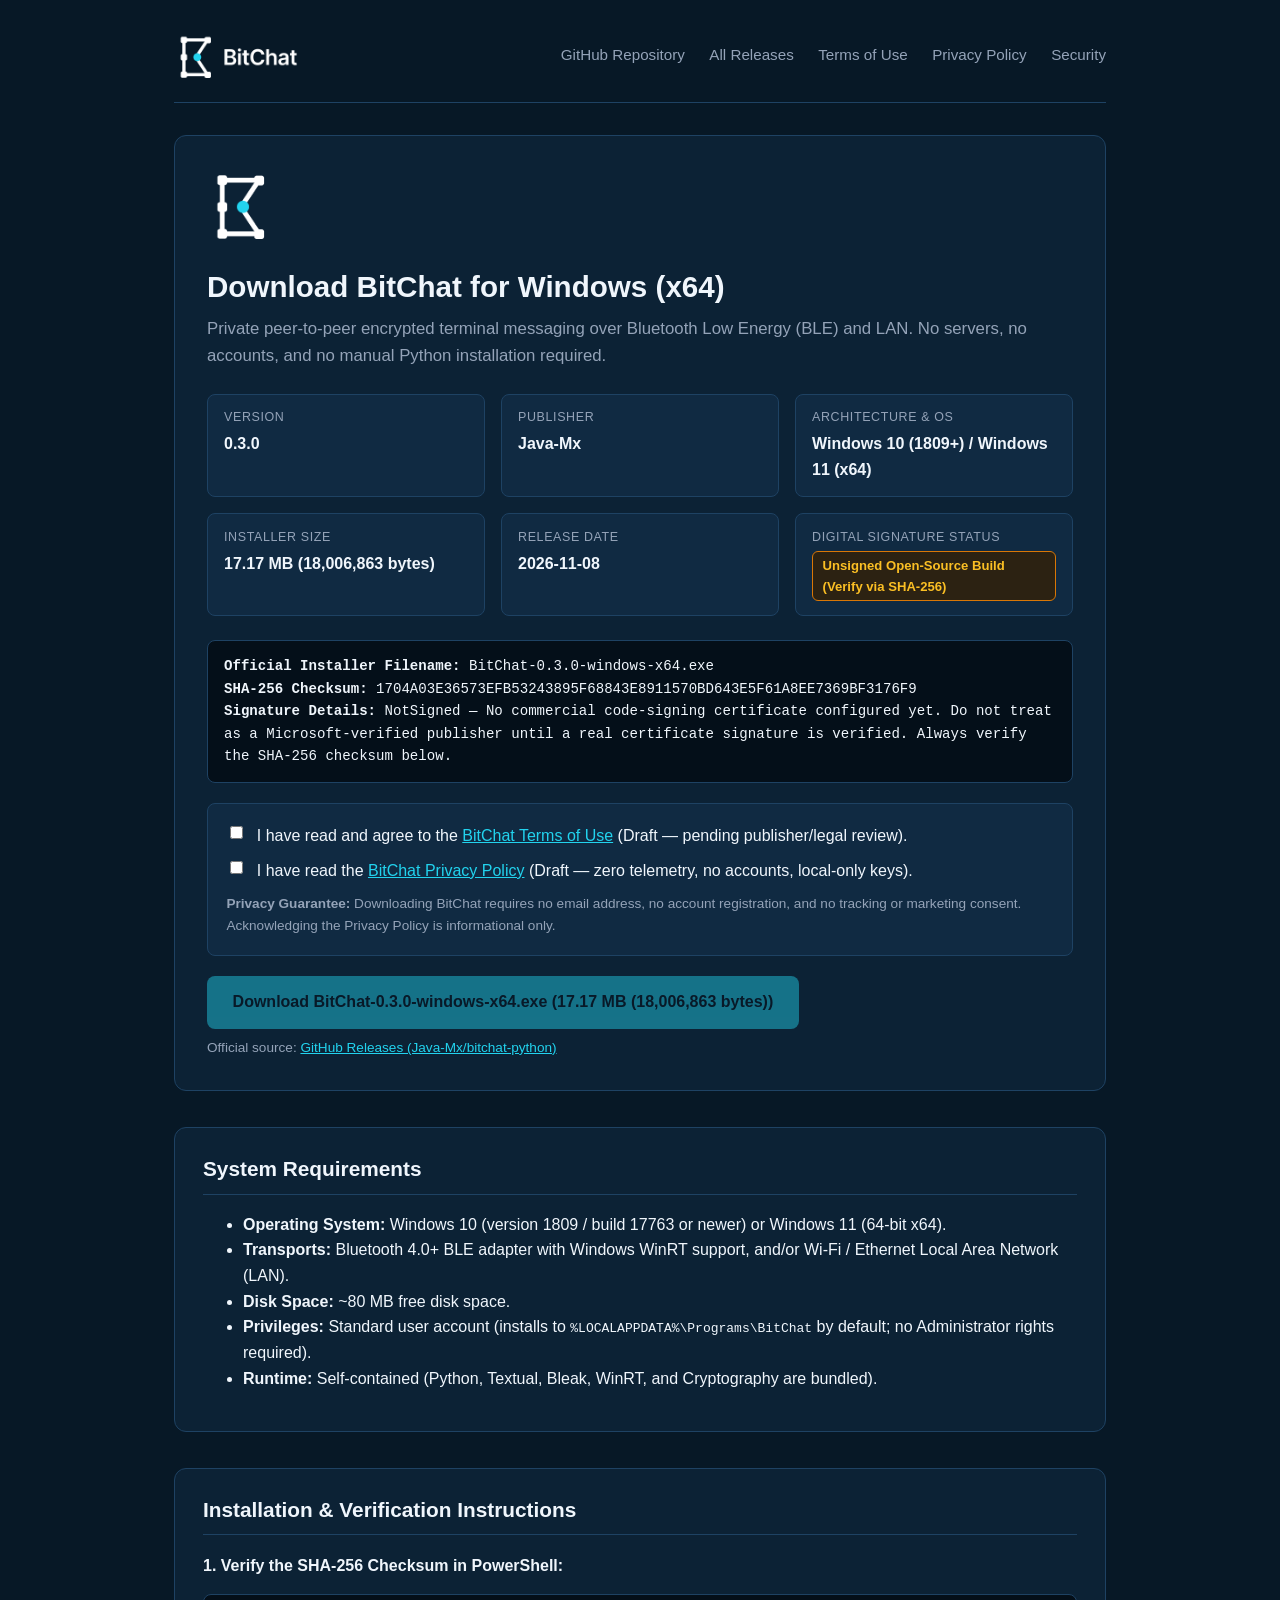
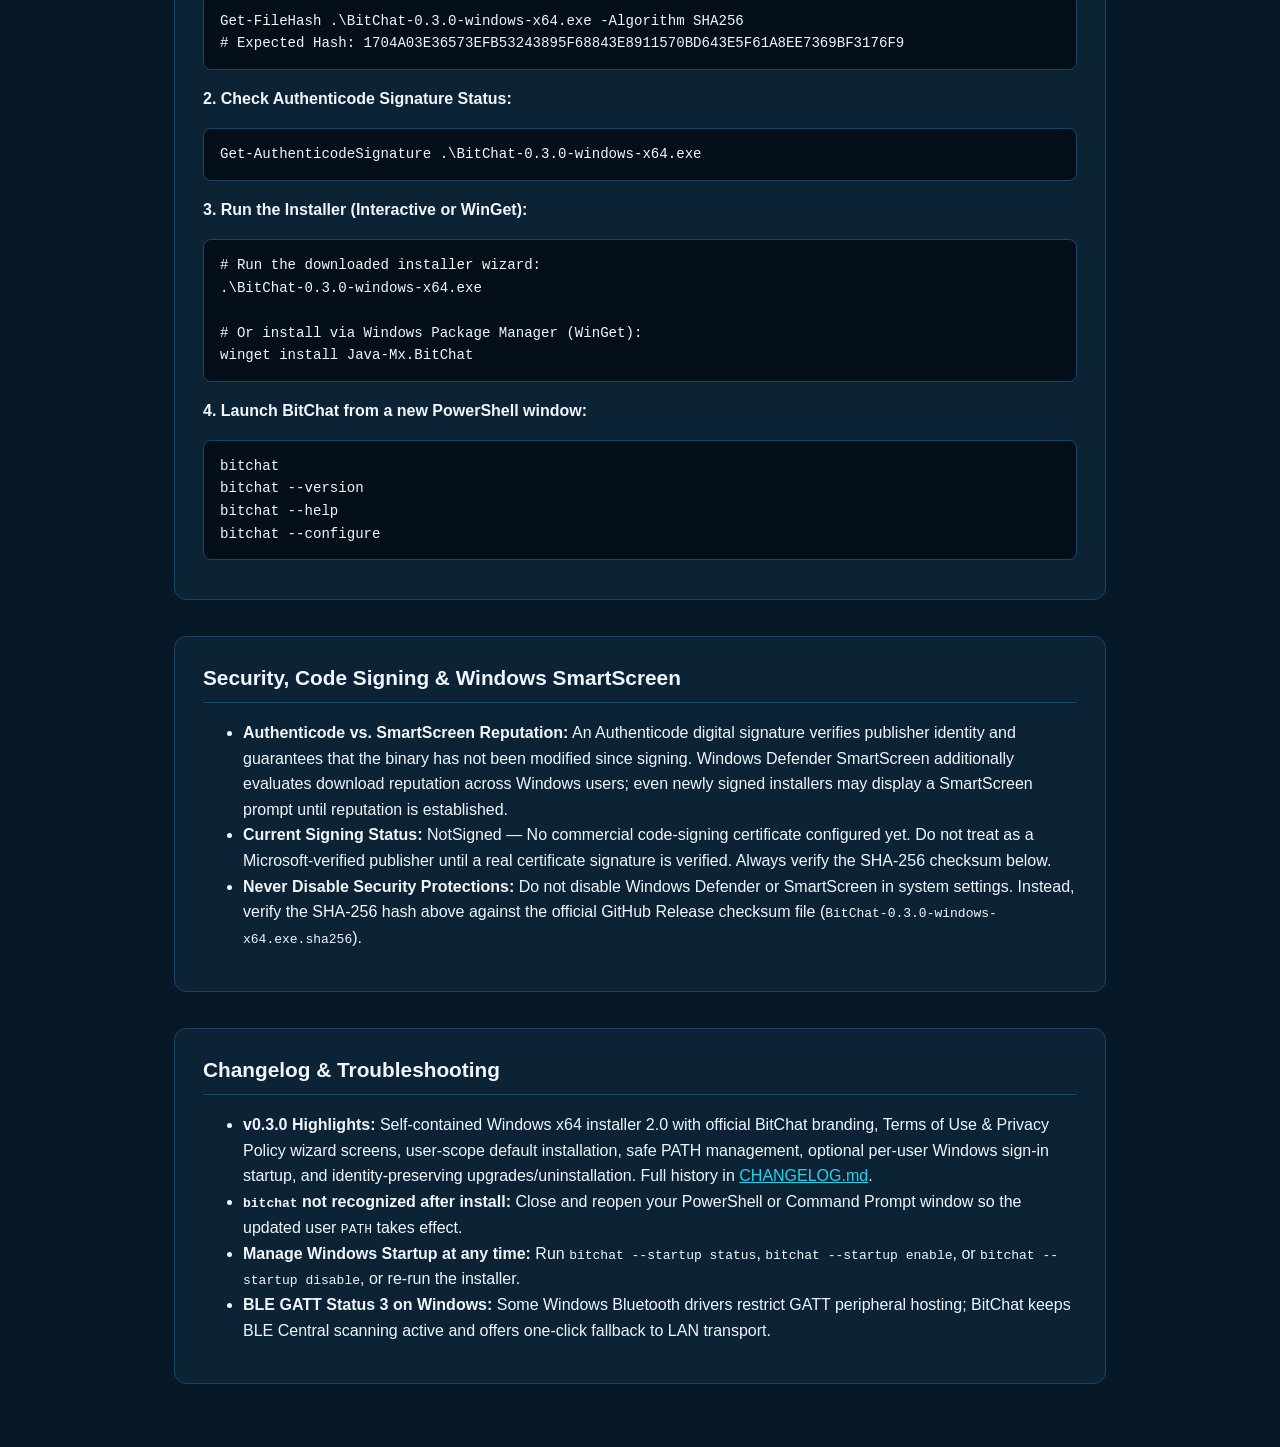
==== commit 1be9d7bb: "docs(release): synchronize v0.3.0 official installer checksums and manifests" ====
--- a/docs/download/index.html
+++ b/docs/download/index.html
@@ -236,7 +236,7 @@
         </div>
         <div class="meta-item">
           <div class="meta-label">Installer Size</div>
-          <div class="meta-value">18.05 MB (18,923,324 bytes)</div>
+          <div class="meta-value">17.17 MB (18,006,863 bytes)</div>
         </div>
         <div class="meta-item">
           <div class="meta-label">Release Date</div>
@@ -250,7 +250,7 @@
 
       <div class="checksum-box">
         <strong>Official Installer Filename:</strong> BitChat-0.3.0-windows-x64.exe<br />
-        <strong>SHA-256 Checksum:</strong> 113CCCB198580D84C82583527B48E2F4591E3776E3AA678F23F685FEB510E02B<br />
+        <strong>SHA-256 Checksum:</strong> 1704A03E36573EFB53243895F68843E8911570BD643E5F61A8EE7369BF3176F9<br />
         <strong>Signature Details:</strong> NotSigned — No commercial code-signing certificate configured yet. Do not treat as a Microsoft-verified publisher until a real certificate signature is verified. Always verify the SHA-256 checksum below.
       </div>
 
@@ -279,7 +279,7 @@
 
       <div>
         <a id="download-btn" class="btn-primary" href="https://github.com/Java-Mx/bitchat-python/releases/download/v0.3.0/BitChat-0.3.0-windows-x64.exe">
-          Download BitChat-0.3.0-windows-x64.exe (18.05 MB (18,923,324 bytes))
+          Download BitChat-0.3.0-windows-x64.exe (17.17 MB (18,006,863 bytes))
         </a>
         <p class="legal-note">
           Official source: <a href="https://github.com/Java-Mx/bitchat-python/releases">GitHub Releases (Java-Mx/bitchat-python)</a>
@@ -302,7 +302,7 @@
       <h2>Installation &amp; Verification Instructions</h2>
       <p><strong>1. Verify the SHA-256 Checksum in PowerShell:</strong></p>
       <pre>Get-FileHash .\BitChat-0.3.0-windows-x64.exe -Algorithm SHA256
-# Expected Hash: 113CCCB198580D84C82583527B48E2F4591E3776E3AA678F23F685FEB510E02B</pre>
+# Expected Hash: 1704A03E36573EFB53243895F68843E8911570BD643E5F61A8EE7369BF3176F9</pre>
       <p><strong>2. Check Authenticode Signature Status:</strong></p>
       <pre>Get-AuthenticodeSignature .\BitChat-0.3.0-windows-x64.exe</pre>
       <p><strong>3. Run the Installer (Interactive or WinGet):</strong></p>
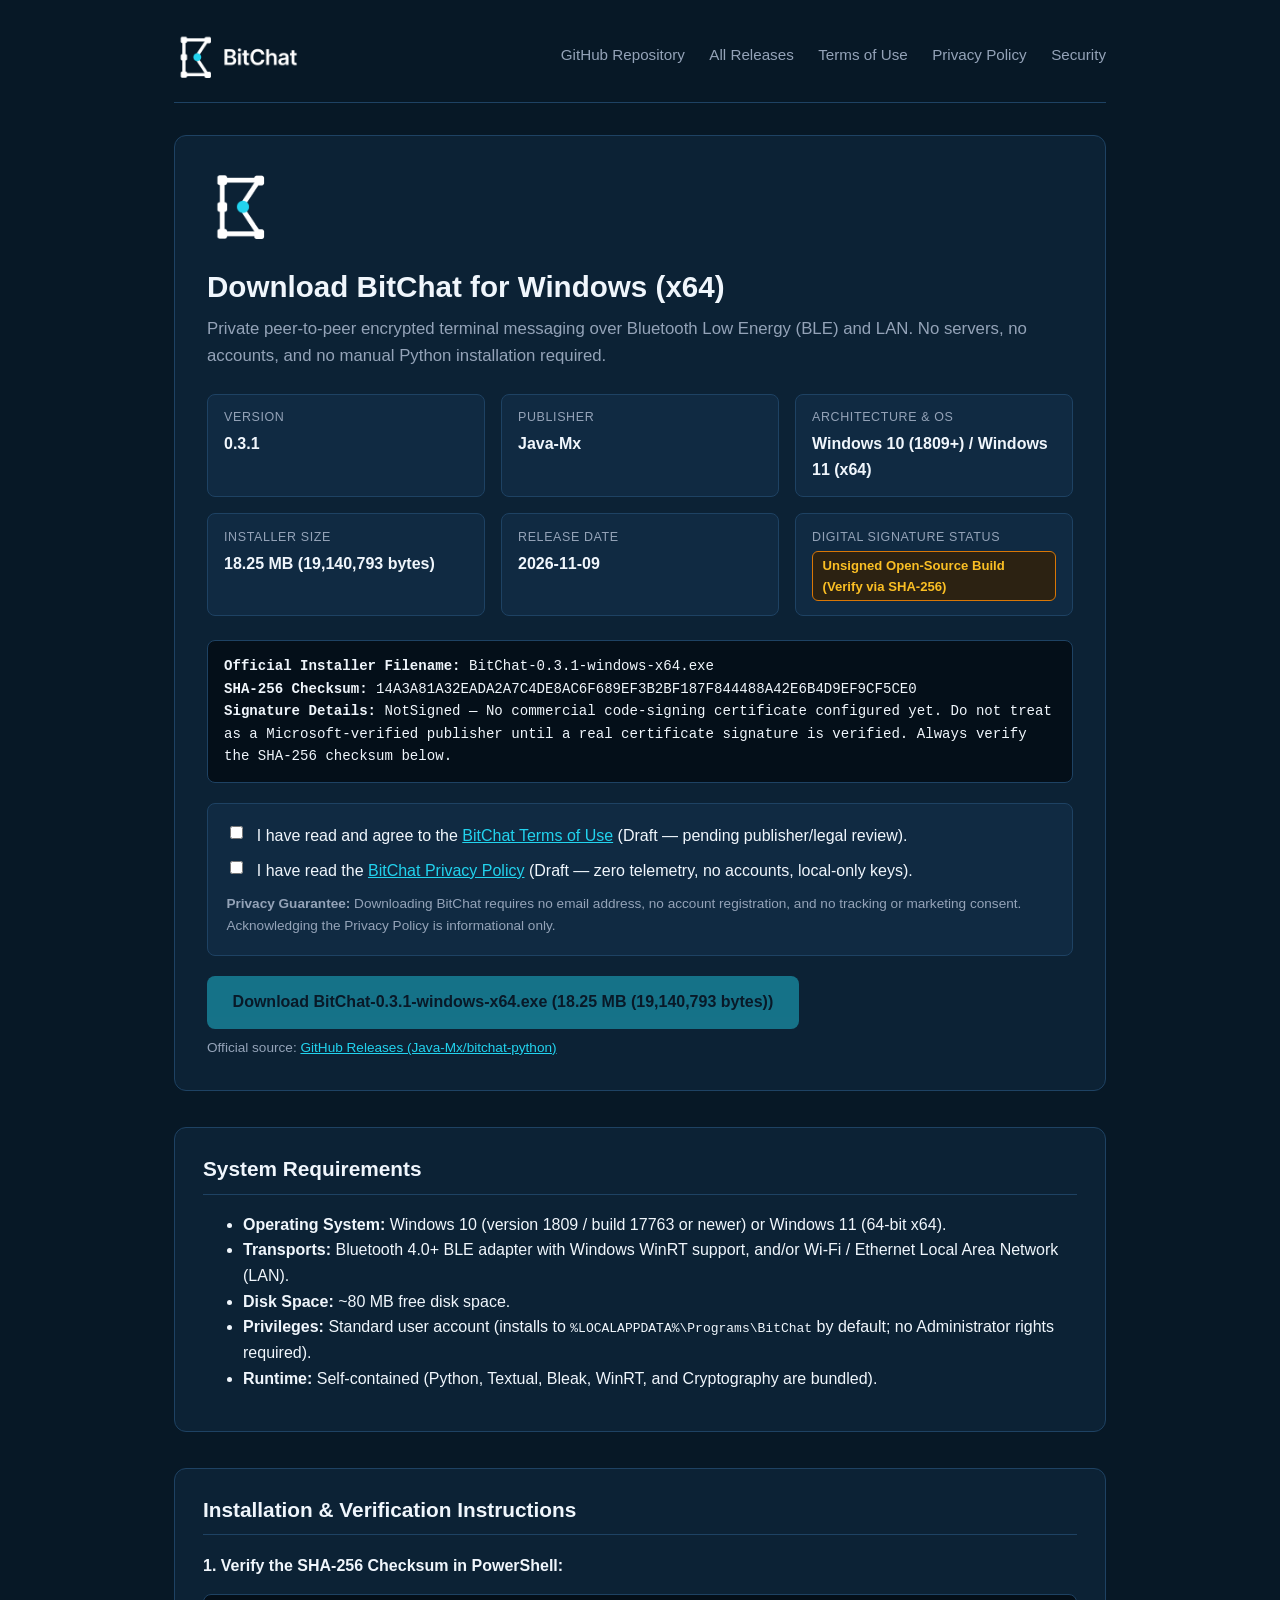
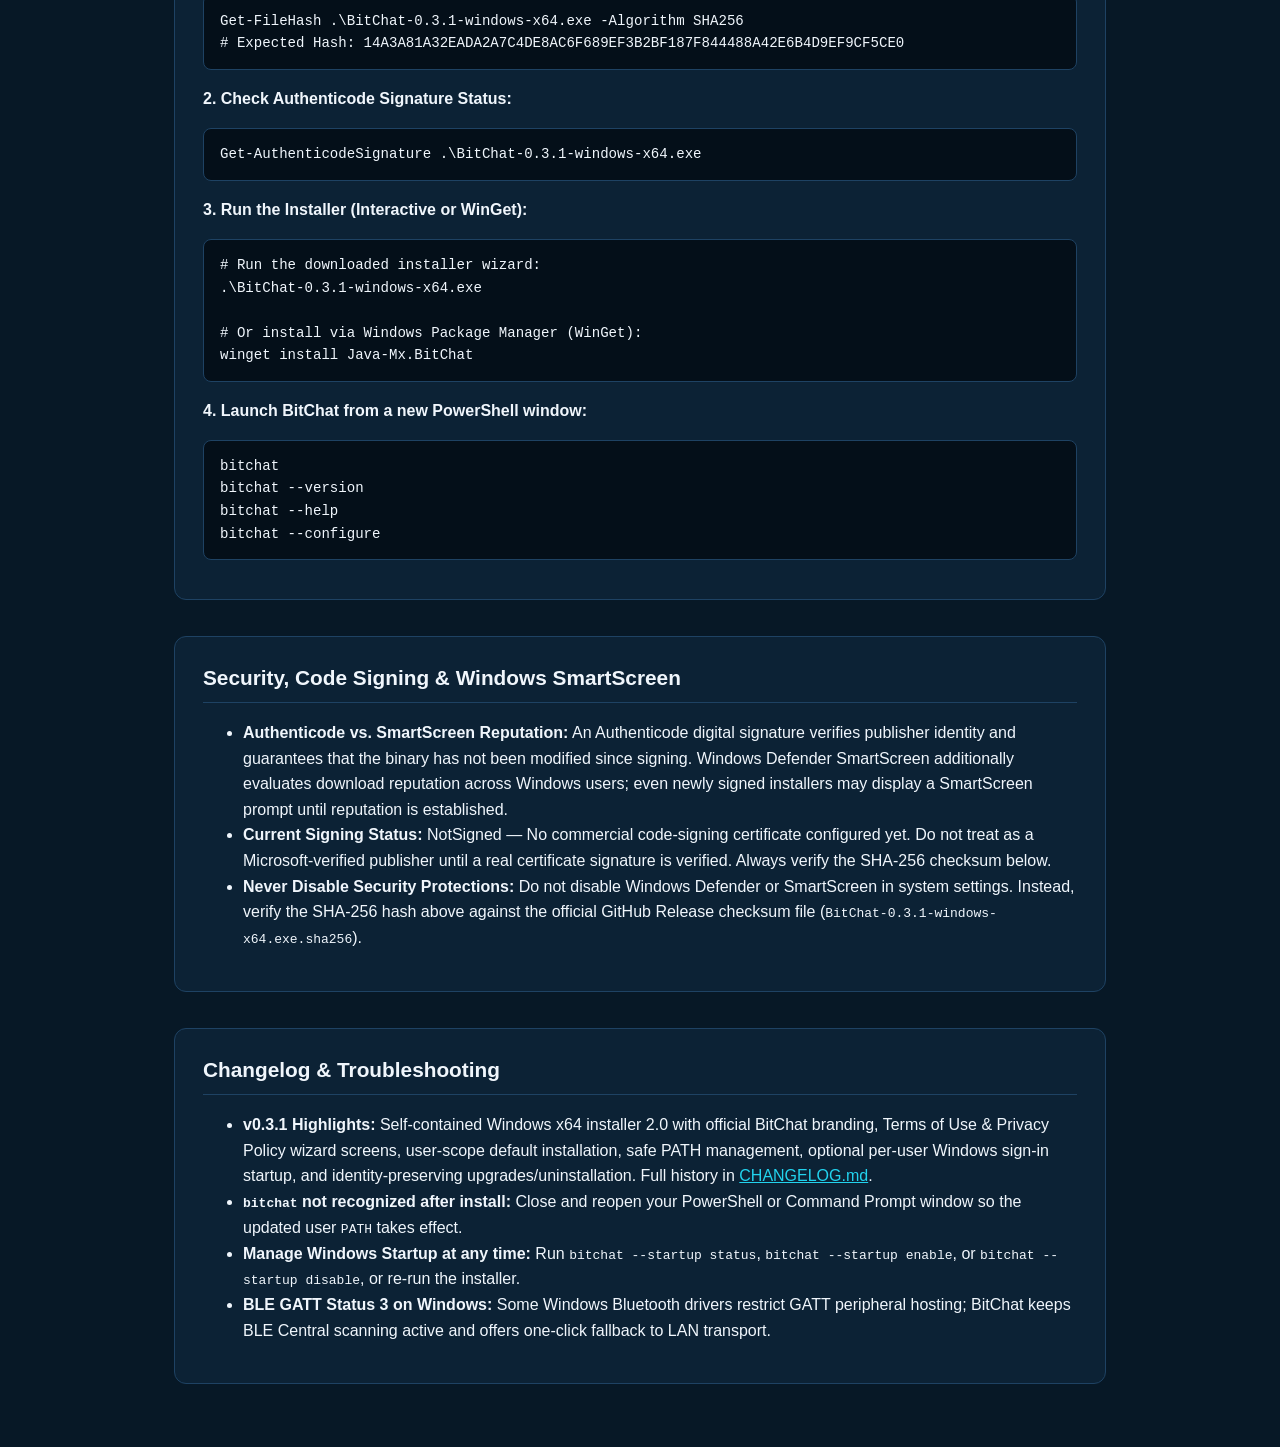
==== commit 7383c78f: "release: prepare BitChat v0.3.1" ====
--- a/docs/download/index.html
+++ b/docs/download/index.html
@@ -3,7 +3,7 @@
 <head>
   <meta charset="utf-8" />
   <meta name="viewport" content="width=device-width, initial-scale=1.0" />
-  <title>Download BitChat 0.3.0 for Windows (x64) — Java-Mx</title>
+  <title>Download BitChat 0.3.1 for Windows (x64) — Java-Mx</title>
   <link rel="icon" type="image/svg+xml" href="assets/Bitchat-Icon-Framed.svg" />
   <link rel="alternate icon" type="image/x-icon" href="assets/bitchat.ico" />
   <style>
@@ -224,7 +224,7 @@
       <div class="meta-grid">
         <div class="meta-item">
           <div class="meta-label">Version</div>
-          <div class="meta-value">0.3.0</div>
+          <div class="meta-value">0.3.1</div>
         </div>
         <div class="meta-item">
           <div class="meta-label">Publisher</div>
@@ -236,11 +236,11 @@
         </div>
         <div class="meta-item">
           <div class="meta-label">Installer Size</div>
-          <div class="meta-value">17.17 MB (18,006,863 bytes)</div>
+          <div class="meta-value">18.25 MB (19,140,793 bytes)</div>
         </div>
         <div class="meta-item">
           <div class="meta-label">Release Date</div>
-          <div class="meta-value">2026-11-08</div>
+          <div class="meta-value">2026-11-09</div>
         </div>
         <div class="meta-item">
           <div class="meta-label">Digital Signature Status</div>
@@ -249,8 +249,8 @@
       </div>
 
       <div class="checksum-box">
-        <strong>Official Installer Filename:</strong> BitChat-0.3.0-windows-x64.exe<br />
-        <strong>SHA-256 Checksum:</strong> 1704A03E36573EFB53243895F68843E8911570BD643E5F61A8EE7369BF3176F9<br />
+        <strong>Official Installer Filename:</strong> BitChat-0.3.1-windows-x64.exe<br />
+        <strong>SHA-256 Checksum:</strong> 14A3A81A32EADA2A7C4DE8AC6F689EF3B2BF187F844488A42E6B4D9EF9CF5CE0<br />
         <strong>Signature Details:</strong> NotSigned — No commercial code-signing certificate configured yet. Do not treat as a Microsoft-verified publisher until a real certificate signature is verified. Always verify the SHA-256 checksum below.
       </div>
 
@@ -278,8 +278,8 @@
       </div>
 
       <div>
-        <a id="download-btn" class="btn-primary" href="https://github.com/Java-Mx/bitchat-python/releases/download/v0.3.0/BitChat-0.3.0-windows-x64.exe">
-          Download BitChat-0.3.0-windows-x64.exe (17.17 MB (18,006,863 bytes))
+        <a id="download-btn" class="btn-primary" href="https://github.com/Java-Mx/bitchat-python/releases/download/v0.3.1/BitChat-0.3.1-windows-x64.exe">
+          Download BitChat-0.3.1-windows-x64.exe (18.25 MB (19,140,793 bytes))
         </a>
         <p class="legal-note">
           Official source: <a href="https://github.com/Java-Mx/bitchat-python/releases">GitHub Releases (Java-Mx/bitchat-python)</a>
@@ -301,13 +301,13 @@
     <section>
       <h2>Installation &amp; Verification Instructions</h2>
       <p><strong>1. Verify the SHA-256 Checksum in PowerShell:</strong></p>
-      <pre>Get-FileHash .\BitChat-0.3.0-windows-x64.exe -Algorithm SHA256
-# Expected Hash: 1704A03E36573EFB53243895F68843E8911570BD643E5F61A8EE7369BF3176F9</pre>
+      <pre>Get-FileHash .\BitChat-0.3.1-windows-x64.exe -Algorithm SHA256
+# Expected Hash: 14A3A81A32EADA2A7C4DE8AC6F689EF3B2BF187F844488A42E6B4D9EF9CF5CE0</pre>
       <p><strong>2. Check Authenticode Signature Status:</strong></p>
-      <pre>Get-AuthenticodeSignature .\BitChat-0.3.0-windows-x64.exe</pre>
+      <pre>Get-AuthenticodeSignature .\BitChat-0.3.1-windows-x64.exe</pre>
       <p><strong>3. Run the Installer (Interactive or WinGet):</strong></p>
       <pre># Run the downloaded installer wizard:
-.\BitChat-0.3.0-windows-x64.exe
+.\BitChat-0.3.1-windows-x64.exe
 
 # Or install via Windows Package Manager (WinGet):
 winget install Java-Mx.BitChat</pre>
@@ -323,14 +323,14 @@
       <ul>
         <li><strong>Authenticode vs. SmartScreen Reputation:</strong> An Authenticode digital signature verifies publisher identity and guarantees that the binary has not been modified since signing. Windows Defender SmartScreen additionally evaluates download reputation across Windows users; even newly signed installers may display a SmartScreen prompt until reputation is established.</li>
         <li><strong>Current Signing Status:</strong> NotSigned — No commercial code-signing certificate configured yet. Do not treat as a Microsoft-verified publisher until a real certificate signature is verified. Always verify the SHA-256 checksum below.</li>
-        <li><strong>Never Disable Security Protections:</strong> Do not disable Windows Defender or SmartScreen in system settings. Instead, verify the SHA-256 hash above against the official GitHub Release checksum file (<code>BitChat-0.3.0-windows-x64.exe.sha256</code>).</li>
+        <li><strong>Never Disable Security Protections:</strong> Do not disable Windows Defender or SmartScreen in system settings. Instead, verify the SHA-256 hash above against the official GitHub Release checksum file (<code>BitChat-0.3.1-windows-x64.exe.sha256</code>).</li>
       </ul>
     </section>
 
     <section>
       <h2>Changelog &amp; Troubleshooting</h2>
       <ul>
-        <li><strong>v0.3.0 Highlights:</strong> Self-contained Windows x64 installer 2.0 with official BitChat branding, Terms of Use &amp; Privacy Policy wizard screens, user-scope default installation, safe PATH management, optional per-user Windows sign-in startup, and identity-preserving upgrades/uninstallation. Full history in <a href="https://github.com/Java-Mx/bitchat-python/blob/main/CHANGELOG.md">CHANGELOG.md</a>.</li>
+        <li><strong>v0.3.1 Highlights:</strong> Self-contained Windows x64 installer 2.0 with official BitChat branding, Terms of Use &amp; Privacy Policy wizard screens, user-scope default installation, safe PATH management, optional per-user Windows sign-in startup, and identity-preserving upgrades/uninstallation. Full history in <a href="https://github.com/Java-Mx/bitchat-python/blob/main/CHANGELOG.md">CHANGELOG.md</a>.</li>
         <li><strong><code>bitchat</code> not recognized after install:</strong> Close and reopen your PowerShell or Command Prompt window so the updated user <code>PATH</code> takes effect.</li>
         <li><strong>Manage Windows Startup at any time:</strong> Run <code>bitchat --startup status</code>, <code>bitchat --startup enable</code>, or <code>bitchat --startup disable</code>, or re-run the installer.</li>
         <li><strong>BLE GATT Status 3 on Windows:</strong> Some Windows Bluetooth drivers restrict GATT peripheral hosting; BitChat keeps BLE Central scanning active and offers one-click fallback to LAN transport.</li>
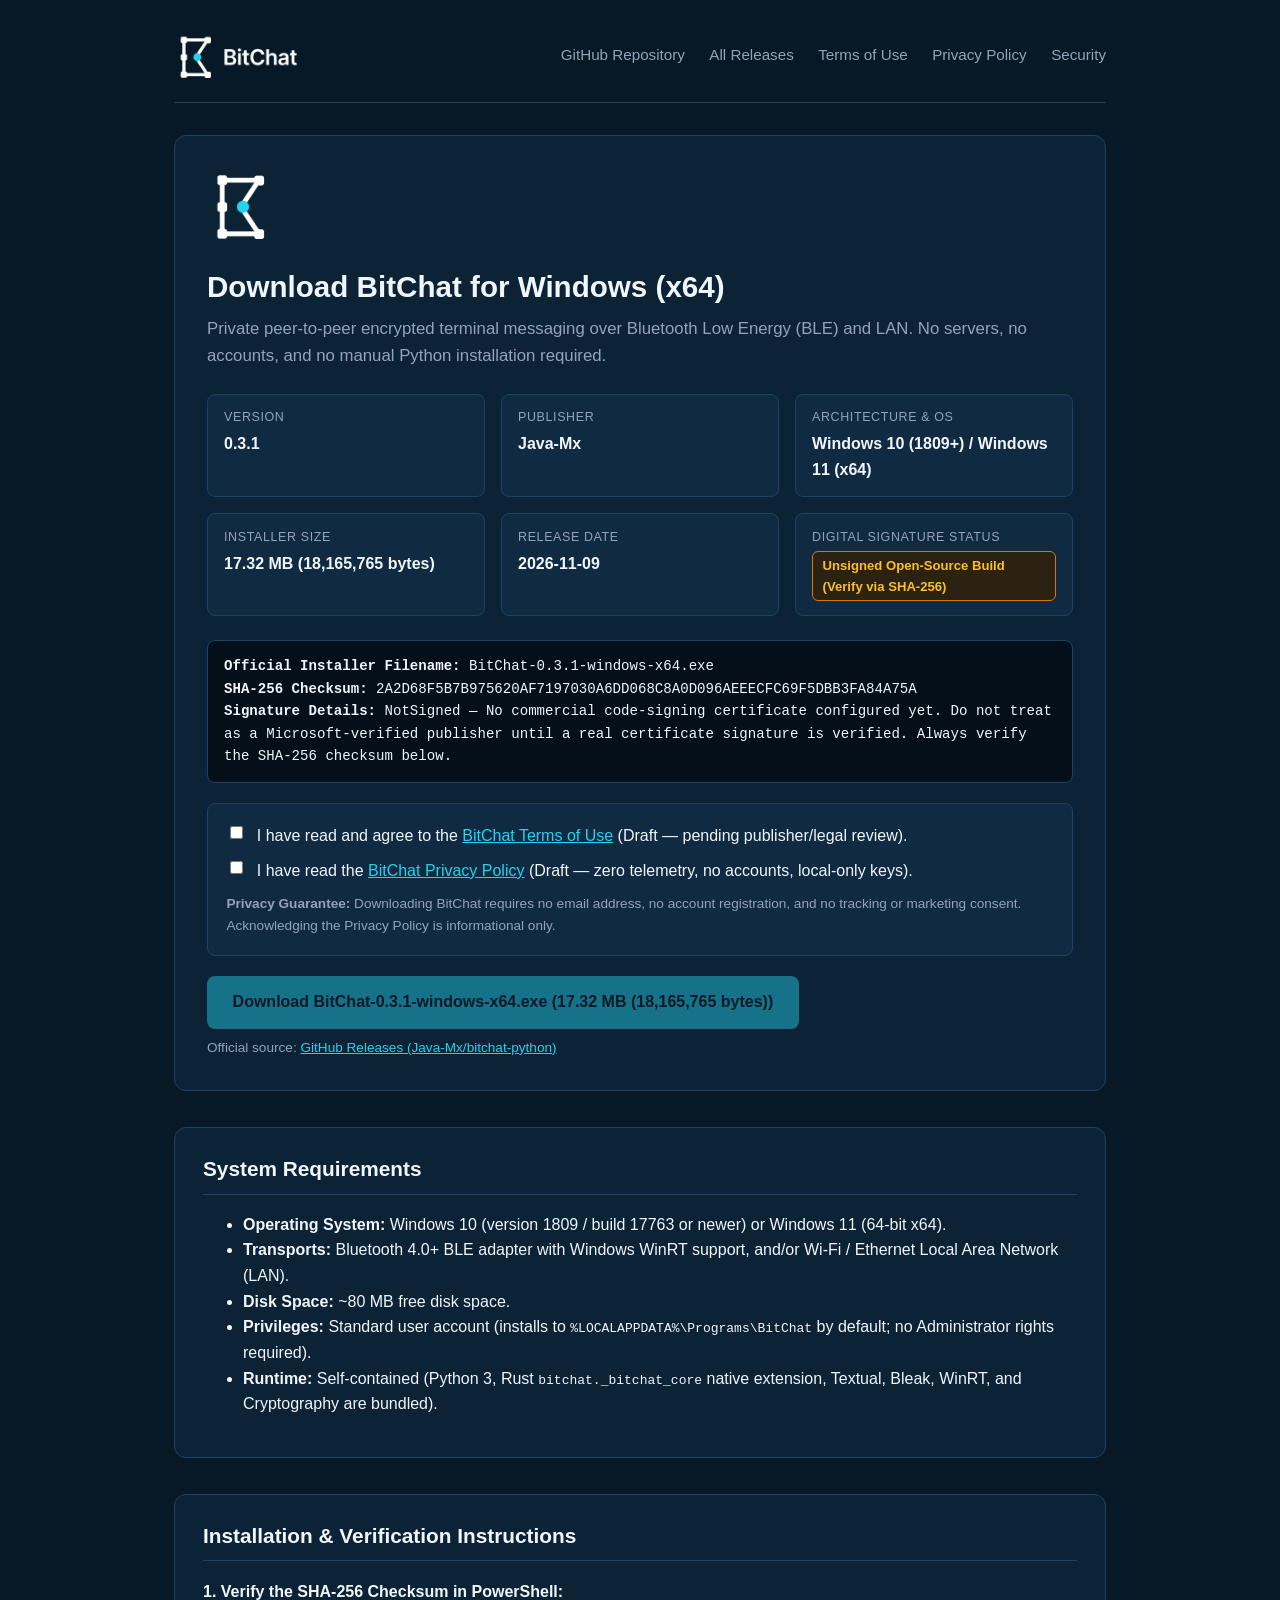
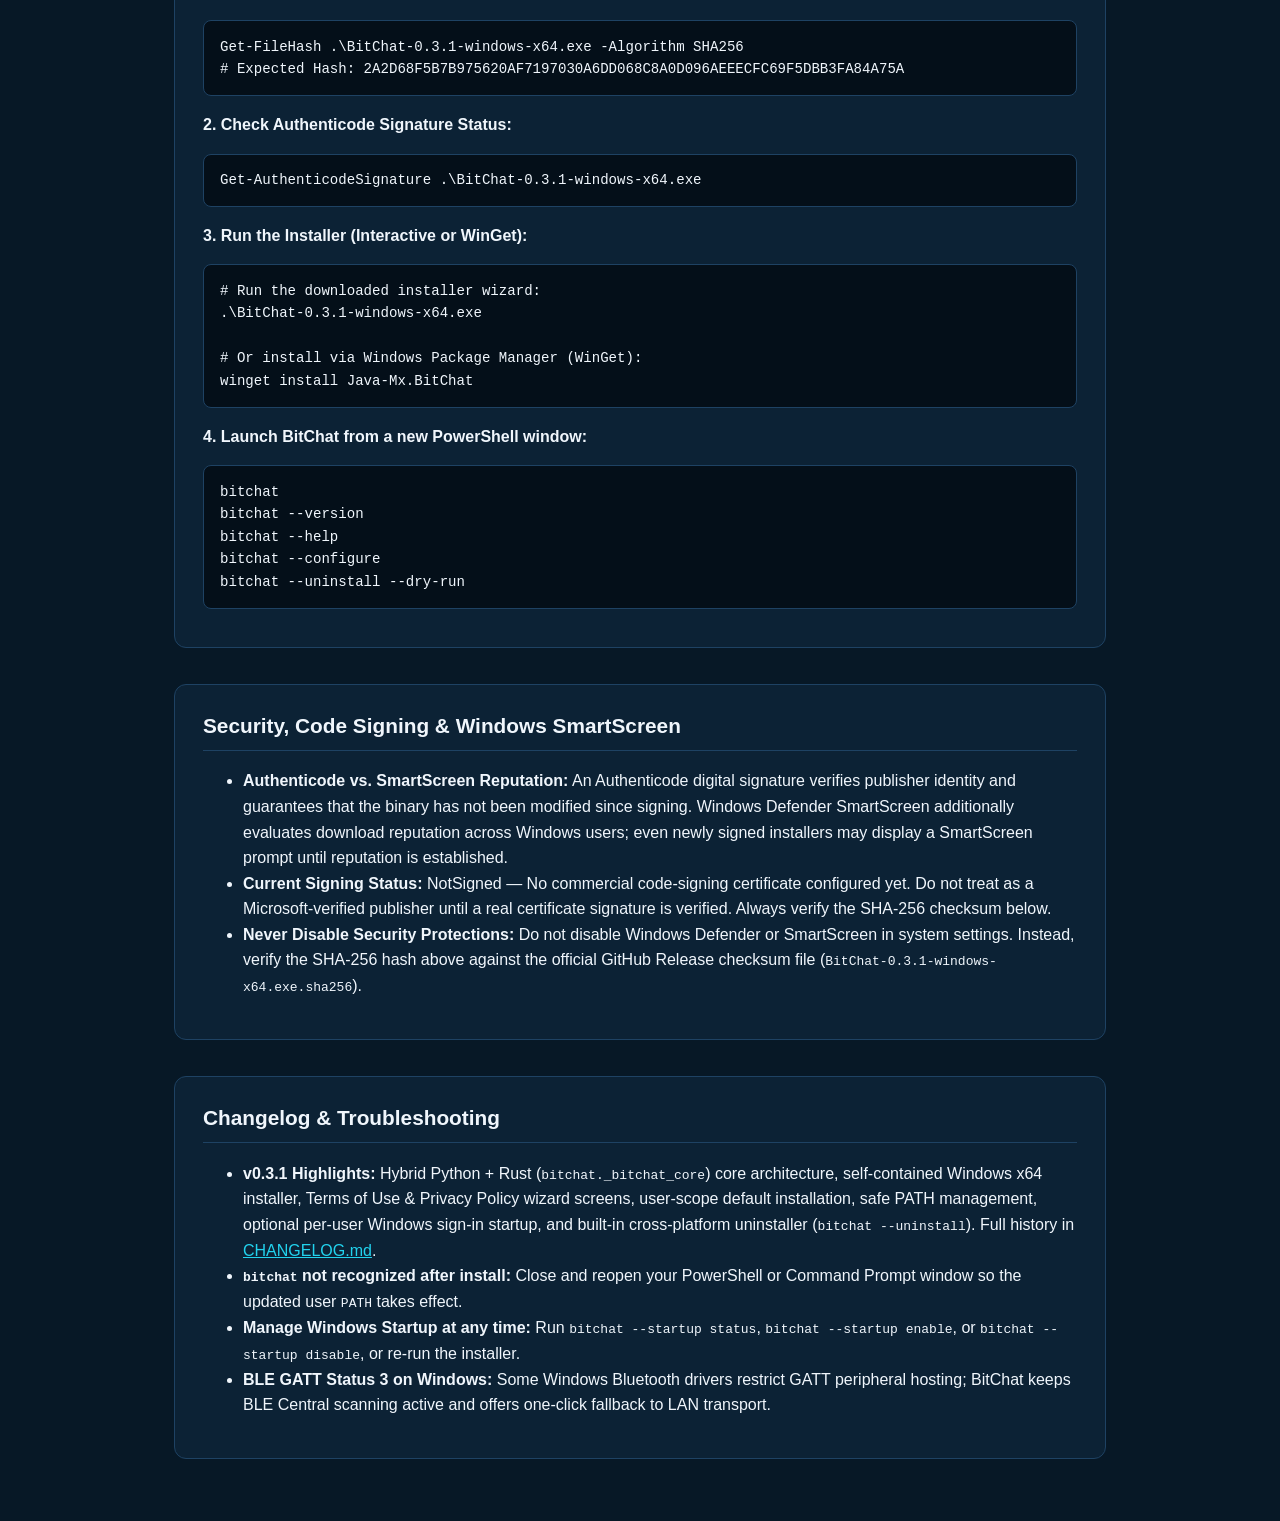
==== commit 93f99060: "docs: overhaul official, legal, security, and architecture documentation for v0.3.1" ====
--- a/docs/download/index.html
+++ b/docs/download/index.html
@@ -236,7 +236,7 @@
         </div>
         <div class="meta-item">
           <div class="meta-label">Installer Size</div>
-          <div class="meta-value">18.25 MB (19,140,793 bytes)</div>
+          <div class="meta-value">17.32 MB (18,165,765 bytes)</div>
         </div>
         <div class="meta-item">
           <div class="meta-label">Release Date</div>
@@ -250,7 +250,7 @@
 
       <div class="checksum-box">
         <strong>Official Installer Filename:</strong> BitChat-0.3.1-windows-x64.exe<br />
-        <strong>SHA-256 Checksum:</strong> 14A3A81A32EADA2A7C4DE8AC6F689EF3B2BF187F844488A42E6B4D9EF9CF5CE0<br />
+        <strong>SHA-256 Checksum:</strong> 2A2D68F5B7B975620AF7197030A6DD068C8A0D096AEEECFC69F5DBB3FA84A75A<br />
         <strong>Signature Details:</strong> NotSigned — No commercial code-signing certificate configured yet. Do not treat as a Microsoft-verified publisher until a real certificate signature is verified. Always verify the SHA-256 checksum below.
       </div>
 
@@ -279,7 +279,7 @@
 
       <div>
         <a id="download-btn" class="btn-primary" href="https://github.com/Java-Mx/bitchat-python/releases/download/v0.3.1/BitChat-0.3.1-windows-x64.exe">
-          Download BitChat-0.3.1-windows-x64.exe (18.25 MB (19,140,793 bytes))
+          Download BitChat-0.3.1-windows-x64.exe (17.32 MB (18,165,765 bytes))
         </a>
         <p class="legal-note">
           Official source: <a href="https://github.com/Java-Mx/bitchat-python/releases">GitHub Releases (Java-Mx/bitchat-python)</a>
@@ -294,7 +294,7 @@
         <li><strong>Transports:</strong> Bluetooth 4.0+ BLE adapter with Windows WinRT support, and/or Wi-Fi / Ethernet Local Area Network (LAN).</li>
         <li><strong>Disk Space:</strong> ~80 MB free disk space.</li>
         <li><strong>Privileges:</strong> Standard user account (installs to <code>%LOCALAPPDATA%\Programs\BitChat</code> by default; no Administrator rights required).</li>
-        <li><strong>Runtime:</strong> Self-contained (Python, Textual, Bleak, WinRT, and Cryptography are bundled).</li>
+        <li><strong>Runtime:</strong> Self-contained (Python 3, Rust <code>bitchat._bitchat_core</code> native extension, Textual, Bleak, WinRT, and Cryptography are bundled).</li>
       </ul>
     </section>
 
@@ -302,7 +302,7 @@
       <h2>Installation &amp; Verification Instructions</h2>
       <p><strong>1. Verify the SHA-256 Checksum in PowerShell:</strong></p>
       <pre>Get-FileHash .\BitChat-0.3.1-windows-x64.exe -Algorithm SHA256
-# Expected Hash: 14A3A81A32EADA2A7C4DE8AC6F689EF3B2BF187F844488A42E6B4D9EF9CF5CE0</pre>
+# Expected Hash: 2A2D68F5B7B975620AF7197030A6DD068C8A0D096AEEECFC69F5DBB3FA84A75A</pre>
       <p><strong>2. Check Authenticode Signature Status:</strong></p>
       <pre>Get-AuthenticodeSignature .\BitChat-0.3.1-windows-x64.exe</pre>
       <p><strong>3. Run the Installer (Interactive or WinGet):</strong></p>
@@ -315,7 +315,8 @@
       <pre>bitchat
 bitchat --version
 bitchat --help
-bitchat --configure</pre>
+bitchat --configure
+bitchat --uninstall --dry-run</pre>
     </section>
 
     <section>
@@ -330,7 +331,7 @@
     <section>
       <h2>Changelog &amp; Troubleshooting</h2>
       <ul>
-        <li><strong>v0.3.1 Highlights:</strong> Self-contained Windows x64 installer 2.0 with official BitChat branding, Terms of Use &amp; Privacy Policy wizard screens, user-scope default installation, safe PATH management, optional per-user Windows sign-in startup, and identity-preserving upgrades/uninstallation. Full history in <a href="https://github.com/Java-Mx/bitchat-python/blob/main/CHANGELOG.md">CHANGELOG.md</a>.</li>
+        <li><strong>v0.3.1 Highlights:</strong> Hybrid Python + Rust (<code>bitchat._bitchat_core</code>) core architecture, self-contained Windows x64 installer, Terms of Use &amp; Privacy Policy wizard screens, user-scope default installation, safe PATH management, optional per-user Windows sign-in startup, and built-in cross-platform uninstaller (<code>bitchat --uninstall</code>). Full history in <a href="https://github.com/Java-Mx/bitchat-python/blob/main/CHANGELOG.md">CHANGELOG.md</a>.</li>
         <li><strong><code>bitchat</code> not recognized after install:</strong> Close and reopen your PowerShell or Command Prompt window so the updated user <code>PATH</code> takes effect.</li>
         <li><strong>Manage Windows Startup at any time:</strong> Run <code>bitchat --startup status</code>, <code>bitchat --startup enable</code>, or <code>bitchat --startup disable</code>, or re-run the installer.</li>
         <li><strong>BLE GATT Status 3 on Windows:</strong> Some Windows Bluetooth drivers restrict GATT peripheral hosting; BitChat keeps BLE Central scanning active and offers one-click fallback to LAN transport.</li>
